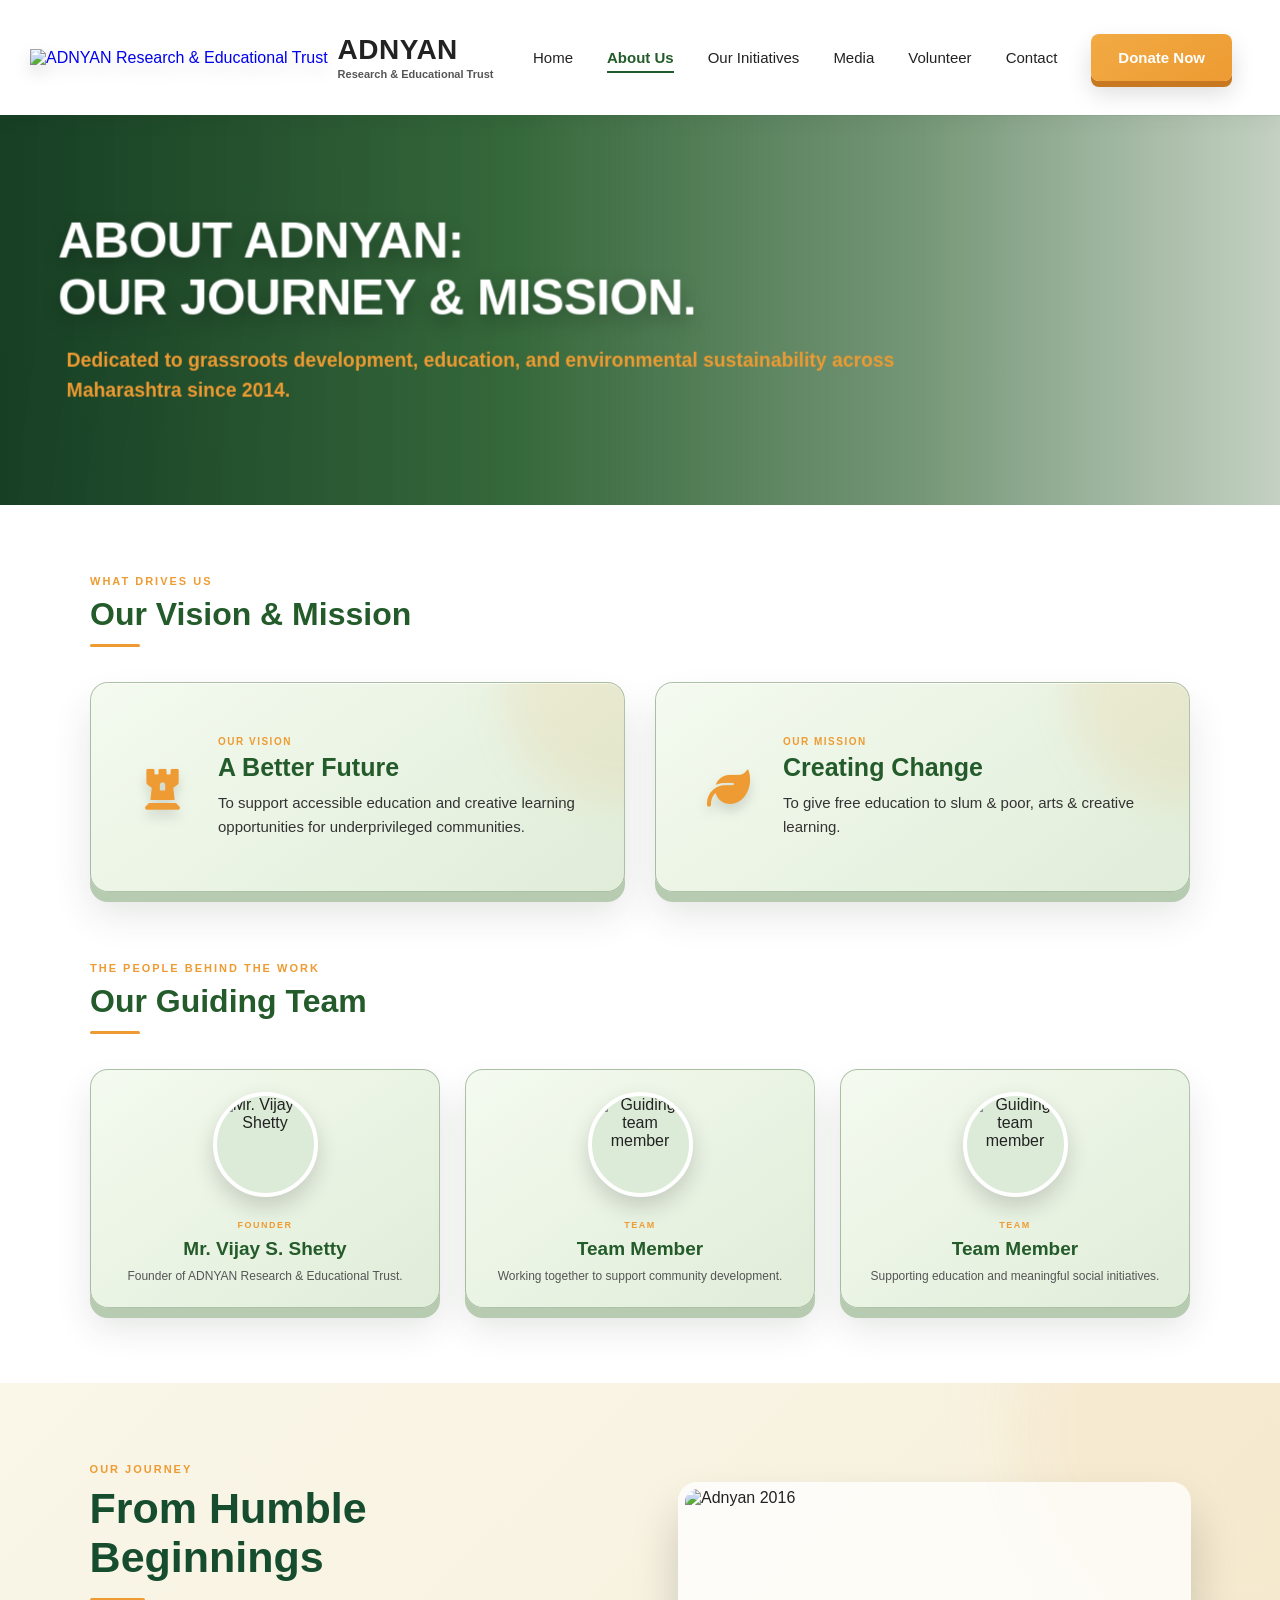
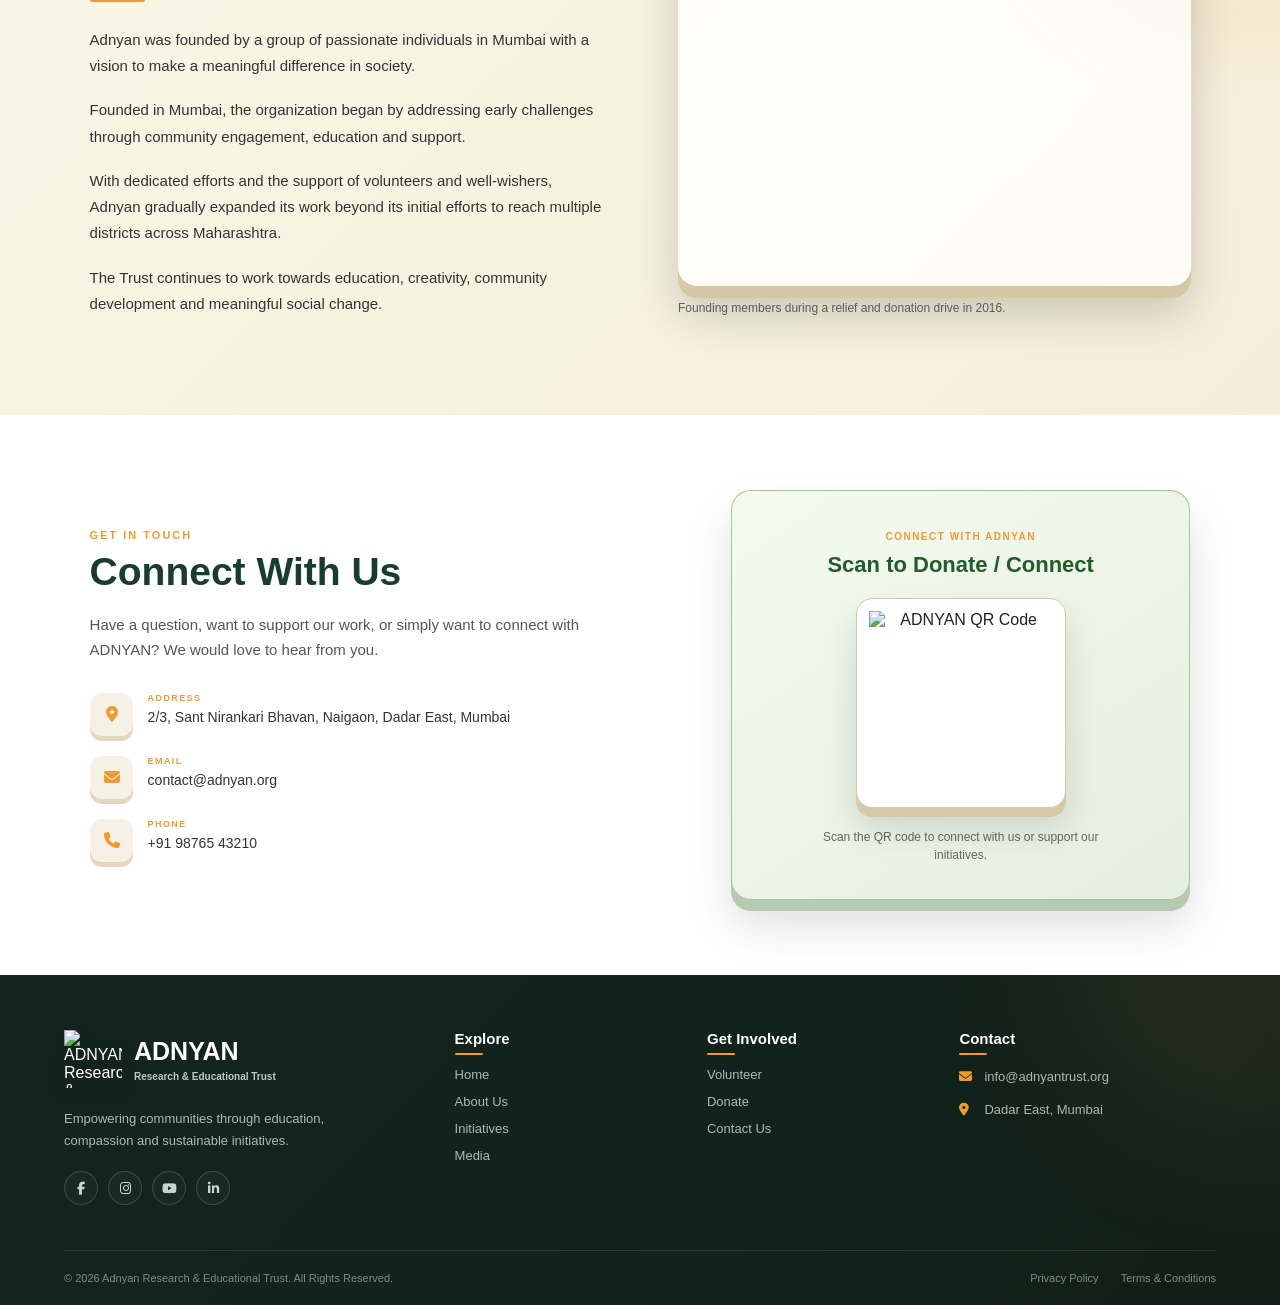
==== aboutus.html @ dd185b2e "Add files via upload" ====
<!DOCTYPE html>
<html lang="en">

<head>

    <meta charset="UTF-8">
    <meta name="viewport" content="width=device-width, initial-scale=1.0">

    <title>About Us | ADNYAN Research & Educational Trust</title>

    <!-- Font Awesome -->
    <link rel="stylesheet"
          href="https://cdnjs.cloudflare.com/ajax/libs/font-awesome/6.7.2/css/all.min.css">

    <!-- About Us CSS -->
    <link rel="stylesheet" href="aboutus.css">

</head>


<body>


    <!-- =====================================================
         HEADER
    ====================================================== -->
<header class="header">

    <div class="brand">

        <a href="index.html" class="brand-logo">

            <img
                src="images/logo.png"
                alt="ADNYAN Research & Educational Trust"
            >

        </a>

        <div class="brand-name">

            <div class="title">
                ADNYAN
            </div>

            <div class="subtitle">
                Research & Educational Trust
            </div>

        </div>

    </div>


    <!-- MOBILE MENU -->

    <button
        class="menu-toggle"
        id="menuToggle"
        aria-label="Open navigation"
    >

        <i class="fa-solid fa-bars"></i>

    </button>


    <!-- NAVIGATION -->

    <nav
        class="navbar"
        id="navbar"
    >

        <a href="index.html">
            Home
        </a>

        <a href="aboutus.html" class="active">
            About Us
        </a>

        <a href="ourinitiative.html">
            Our Initiatives
        </a>

        <a href="media.html">
            Media
        </a>

        <a href="volunteer.html">
            Volunteer
        </a>

        <a href="contact.html">
            Contact
        </a>

        <a href="#" class="donate">
            Donate Now
        </a>

    </nav>

</header>


    <!-- =====================================================
         ABOUT BANNER
    ====================================================== -->

    <section class="about-banner">

        <img src="images/banner1.jpeg"
             alt="ADNYAN activities">

        <div class="about-banner-overlay"></div>

        <div class="about-banner-content">

            <h1>
                ABOUT ADNYAN:
                <br>
                OUR JOURNEY &amp; MISSION.
            </h1>

            <p>
                Dedicated to grassroots development, education,
                and environmental sustainability across Maharashtra
                since 2014.
            </p>

        </div>

    </section>



    <!-- =====================================================
         VISION & MISSION
    ====================================================== -->

    <section class="vision-mission">

        <div class="section-heading">

            <span>
                WHAT DRIVES US
            </span>

            <h2>
                Our Vision &amp; Mission
            </h2>

        </div>


        <div class="vision-mission-cards">


            <!-- Vision -->

            <div class="vm-card tilt-card">

                <div class="card-glow"></div>

                <div class="vm-icon">

                    <i class="fa-solid fa-chess-rook"></i>

                </div>


                <div class="vm-content">

                    <span class="card-label">
                        OUR VISION
                    </span>

                    <h3>
                        A Better Future
                    </h3>

                    <p>
                        To support accessible education and creative
                        learning opportunities for underprivileged
                        communities.
                    </p>

                </div>

            </div>



            <!-- Mission -->

            <div class="vm-card tilt-card">

                <div class="card-glow"></div>

                <div class="vm-icon">

                    <i class="fa-solid fa-leaf"></i>

                </div>


                <div class="vm-content">

                    <span class="card-label">
                        OUR MISSION
                    </span>

                    <h3>
                        Creating Change
                    </h3>

                    <p>
                        To give free education to slum &amp; poor,
                        arts &amp; creative learning.
                    </p>

                </div>

            </div>

        </div>

    </section>



    <!-- =====================================================
         GUIDING TEAM
    ====================================================== -->

    <section class="guiding-team">

        <div class="section-heading">

            <span>
                THE PEOPLE BEHIND THE WORK
            </span>

            <h2>
                Our Guiding Team
            </h2>

        </div>


        <div class="team-cards">


            <!-- Team Member 1 -->

            <div class="team-card tilt-card">

                <div class="team-photo">

                    <img src="images/vijayshetty.jpeg"
                         alt="Mr. Vijay S. Shetty">

                </div>


                <div class="team-content">

                    <span>
                        FOUNDER
                    </span>

                    <h3>
                        Mr. Vijay S. Shetty
                    </h3>

                    <p>
                        Founder of ADNYAN Research &amp;
                        Educational Trust.
                    </p>

                </div>

            </div>



            <!-- Team Member 2 -->

            <div class="team-card tilt-card">

                <div class="team-photo">

                    <img src="images/team-member-2.jpg"
                         alt="Guiding team member">

                </div>


                <div class="team-content">

                    <span>
                        TEAM
                    </span>

                    <h3>
                        Team Member
                    </h3>

                    <p>
                        Working together to support
                        community development.
                    </p>

                </div>

            </div>



            <!-- Team Member 3 -->

            <div class="team-card tilt-card">

                <div class="team-photo">

                    <img src="images/team-member-3.jpg"
                         alt="Guiding team member">

                </div>


                <div class="team-content">

                    <span>
                        TEAM
                    </span>

                    <h3>
                        Team Member
                    </h3>

                    <p>
                        Supporting education and
                        meaningful social initiatives.
                    </p>

                </div>

            </div>

        </div>

    </section>



    <!-- =====================================================
         HUMBLE BEGINNINGS
    ====================================================== -->

    <section class="humble-beginnings">

        <div class="humble-container">


            <!-- Text -->

            <div class="humble-content">

                <span class="section-label">
                    OUR JOURNEY
                </span>

                <h2>
                    From Humble
                    <br>
                    Beginnings
                </h2>


                <div class="heading-line"></div>


                <p>
                    Adnyan was founded by a group of passionate
                    individuals in Mumbai with a vision to make a
                    meaningful difference in society.
                </p>

                <p>
                    Founded in Mumbai, the organization began by
                    addressing early challenges through community
                    engagement, education and support.
                </p>

                <p>
                    With dedicated efforts and the support of
                    volunteers and well-wishers, Adnyan gradually
                    expanded its work beyond its initial efforts
                    to reach multiple districts across Maharashtra.
                </p>

                <p>
                    The Trust continues to work towards education,
                    creativity, community development and meaningful
                    social change.
                </p>

            </div>



            <!-- Image -->

            <div class="humble-image">

                <div class="image-frame">

                    <img src="images/adnyan2016.png"
                         alt="Adnyan 2016">

                </div>

                <p class="image-caption">
                    Founding members during a relief and
                    donation drive in 2016.
                </p>

            </div>

        </div>

    </section>



    <!-- =====================================================
         CONNECT SECTION
    ====================================================== -->

    <section class="connect-section">

        <div class="connect-container">


            <!-- Contact Information -->

            <div class="connect-info">

                <span class="section-label">
                    GET IN TOUCH
                </span>

                <h2>
                    Connect With Us
                </h2>


                <p class="connect-intro">
                    Have a question, want to support our work,
                    or simply want to connect with ADNYAN?
                    We would love to hear from you.
                </p>


                <div class="contact-details">


                    <div class="contact-item">

                        <div class="contact-icon">

                            <i class="fa-solid fa-location-dot"></i>

                        </div>

                        <div>

                            <span>
                                ADDRESS
                            </span>

                            <p>
                                2/3, Sant Nirankari Bhavan,
                                Naigaon, Dadar East, Mumbai
                            </p>

                        </div>

                    </div>



                    <div class="contact-item">

                        <div class="contact-icon">

                            <i class="fa-solid fa-envelope"></i>

                        </div>

                        <div>

                            <span>
                                EMAIL
                            </span>

                            <a href="mailto:contact@adnyan.org">
                                contact@adnyan.org
                            </a>

                        </div>

                    </div>



                    <div class="contact-item">

                        <div class="contact-icon">

                            <i class="fa-solid fa-phone"></i>

                        </div>

                        <div>

                            <span>
                                PHONE
                            </span>

                            <a href="tel:+919876543210">
                                +91 98765 43210
                            </a>

                        </div>

                    </div>


                </div>

            </div>



            <!-- QR -->

            <div class="qr-section tilt-card">

                <div class="qr-card-inner">

                    <span>
                        CONNECT WITH ADNYAN
                    </span>

                    <h3>
                        Scan to Donate / Connect
                    </h3>


                    <div class="qr-box">

                        <img src="images/qrcode.jpeg"
                             alt="ADNYAN QR Code">

                    </div>


                    <p>
                        Scan the QR code to connect
                        with us or support our initiatives.
                    </p>

                </div>

            </div>

        </div>

    </section>



    <!-- =====================================================
         FOOTER
    ====================================================== -->

    <footer class="footer">


        <div class="footer-container">


            <!-- Brand -->

            <div class="footer-brand">

                <div class="footer-brand-logo">

                    <img src="images/logo.png"
                         alt="ADNYAN Research & Educational Trust">

                    <div>

                        <h2>
                            ADNYAN
                        </h2>

                        <span>
                            Research &amp; Educational Trust
                        </span>

                    </div>

                </div>


                <p class="footer-description">

                    Empowering communities through education,
                    compassion and sustainable initiatives.

                </p>


                <div class="footer-social">

                    <a href="#" aria-label="Facebook">
                        <i class="fa-brands fa-facebook-f"></i>
                    </a>

                    <a href="#" aria-label="Instagram">
                        <i class="fa-brands fa-instagram"></i>
                    </a>

                    <a href="#" aria-label="YouTube">
                        <i class="fa-brands fa-youtube"></i>
                    </a>

                    <a href="#" aria-label="LinkedIn">
                        <i class="fa-brands fa-linkedin-in"></i>
                    </a>

                </div>

            </div>



            <!-- Explore -->

            <div class="footer-column">

                <h3>
                    Explore
                </h3>

                <a href="index.html">
                    Home
                </a>

                <a href="aboutus.html">
                    About Us
                </a>

                <a href="ourinitiative.html">
                    Initiatives
                </a>

                <a href="media.html">
                    Media
                </a>

            </div>



            <!-- Get Involved -->

            <div class="footer-column">

                <h3>
                    Get Involved
                </h3>

                <a href="volunteer.html">
                    Volunteer
                </a>

                <a href="#">
                    Donate
                </a>

                <a href="contact.html">
                    Contact Us
                </a>

            </div>



            <!-- Contact -->

            <div class="footer-contact">

                <h3>
                    Contact
                </h3>


                <a href="mailto:info@adnyantrust.org">

                    <i class="fa-solid fa-envelope"></i>

                    info@adnyantrust.org

                </a>


                <span>

                    <i class="fa-solid fa-location-dot"></i>

                    Dadar East, Mumbai

                </span>

            </div>


        </div>



        <!-- Footer Bottom -->

        <div class="footer-bottom">

            <p>
                © 2026 Adnyan Research &amp; Educational Trust.
                All Rights Reserved.
            </p>


            <div>

                <a href="#">
                    Privacy Policy
                </a>

                <a href="#">
                    Terms &amp; Conditions
                </a>

            </div>

        </div>


    </footer>



    <!-- =====================================================
         JAVASCRIPT
    ====================================================== -->

    <script src="aboutus.js"></script>

</body>

</html>
---- aboutus.css ----
/* =========================================================
   ROOT
========================================================= */

:root {

    --green: #245B2A;
    --green-dark: #123b20;
    --green-light: #4d7c55;

    --orange: #ED9B32;
    --orange-dark: #cf7b18;

    --cream: #FAF9F6;
    --cream-dark: #f1eee5;

    --gold: #B98A3D;

    --dark: #14251f;
    --text: #222222;
    --muted: #6b716d;

    --white: #ffffff;

    --shadow:
        0 20px 50px rgba(20, 50, 30, 0.12);

    --shadow-heavy:
        0 30px 70px rgba(20, 50, 30, 0.20);

    --transition:
        0.45s cubic-bezier(.2,.8,.2,1);
}


/* =========================================================
   RESET
========================================================= */

* {
    margin: 0;
    padding: 0;
    box-sizing: border-box;
}

html {
    scroll-behavior: smooth;
}

body {

    font-family:
        Arial,
        Helvetica,
        sans-serif;

    background: var(--cream);

    color: var(--text);

    overflow-x: hidden;
}

img {
    max-width: 100%;
}

a {
    text-decoration: none;
}


/* =========================================================
   HEADER
========================================================= */

.header {

    width: 100%;

    height: 115px;

    display: flex;

    align-items: center;

    justify-content: space-between;

    padding: 0 48px 0 30px;

    position: relative;

    z-index: 100;

    background:
        rgba(255,255,255,0.97);

    box-shadow:
        0 5px 20px rgba(0,0,0,0.05),
        0 1px 0 rgba(36,91,42,0.08);

    perspective: 1200px;
}


/* =========================================================
   BRAND
========================================================= */

.brand {

    display: flex;

    align-items: center;

    transform-style: preserve-3d;

    transition:
        transform 0.4s ease;
}

.brand:hover {
    transform:
        translateZ(12px);
}

.brand img {

    width: 72px;

    height: 72px;

    object-fit: contain;

    filter:
        drop-shadow(
            0 8px 8px rgba(0,0,0,0.12)
        );

    transition:
        transform 0.4s ease;
}

.brand:hover img {

    transform:
        translateZ(15px)
        rotateY(8deg)
        scale(1.04);
}

.brand-name {
    margin-left: 10px;
}

.brand-name .title {

    font-size: 28px;

    font-weight: 700;

    line-height: 1;

    color: var(--text);

    letter-spacing: 0.5px;
}

.brand-name .subtitle {

    margin-top: 5px;

    font-size: 11px;

    font-weight: 700;

    color: #555;

    line-height: 1;
}


/* =========================================================
   NAVIGATION
========================================================= */

.navbar {

    display: flex;

    align-items: center;

    gap: 34px;

    perspective: 900px;
}

.navbar a {

    position: relative;

    color: var(--text);

    font-size: 15px;

    transition:
        color 0.3s ease,
        transform 0.3s ease;
}

.navbar a:not(.donate)::after {

    content: "";

    position: absolute;

    left: 0;

    bottom: -7px;

    width: 0;

    height: 2px;

    background: var(--green);

    transition:
        width 0.3s ease;
}

.navbar a:not(.donate):hover {

    color: var(--green);

    transform:
        translateY(-3px)
        rotateX(8deg);
}

.navbar a:not(.donate):hover::after {
    width: 100%;
}

.navbar a.active {

    color: var(--green);

    font-weight: 600;
}

.navbar a.active::after {
    width: 100%;
}


/* Donate button */

.navbar .donate {

    padding: 15px 27px;

    border-radius: 8px;

    background:
        linear-gradient(
            145deg,
            #F2AA43,
            #ED9B32
        );

    color: white;

    font-weight: 700;

    box-shadow:
        0 6px 0 #C87820,
        0 12px 25px rgba(0,0,0,0.14);

    transition:
        transform 0.3s ease,
        box-shadow 0.3s ease;
}

.navbar .donate:hover {

    transform:
        translateY(-5px)
        rotateX(7deg);

    box-shadow:
        0 3px 0 #C87820,
        0 18px 30px rgba(0,0,0,0.2);
}


/* =========================================================
   MOBILE MENU BUTTON
========================================================= */

.menu-toggle {

    display: none;

    align-items: center;
    justify-content: center;

    width: 45px;
    height: 45px;

    border: none;

    border-radius: 10px;

    background:
        rgba(36,91,42,0.08);

    color:
        var(--green);

    font-size: 21px;

    cursor: pointer;

    transition:
        background 0.3s ease,
        transform 0.3s ease;
}

.menu-toggle:hover {

    background:
        rgba(36,91,42,0.14);

    transform:
        translateY(-2px);
}


/* =========================================================
   ABOUT BANNER
========================================================= */

.about-banner {

    position: relative;

    height: 390px;

    width: 100%;

    overflow: hidden;

    display: flex;

    align-items: center;

    perspective: 1400px;
}

.about-banner img {

    position: absolute;

    inset: -20px;

    width: calc(100% + 40px);

    height: calc(100% + 40px);

    object-fit: cover;

    z-index: 1;

    transform:
        scale(1.05);

    transition:
        transform 0.25s ease-out;
}


/* Overlay */

.about-banner-overlay {

    position: absolute;

    inset: 0;

    z-index: 2;

    background:
        linear-gradient(
            90deg,
            rgba(18,59,32,0.98) 0%,
            rgba(36,91,42,0.92) 40%,
            rgba(36,91,42,0.62) 72%,
            rgba(36,91,42,0.25) 100%
        );
}


/* Glow */

.about-banner::before {

    content: "";

    position: absolute;

    width: 550px;

    height: 550px;

    left: -220px;

    top: -250px;

    border-radius: 50%;

    background:
        rgba(237,155,50,0.10);

    filter:
        blur(55px);

    z-index: 2;
}


/* Content */

.about-banner-content {

    position: relative;

    z-index: 3;

    width: 88%;

    max-width: 1250px;

    margin: 0 auto;

    transform-style: preserve-3d;

    transition:
        transform 0.2s ease-out;
}

.about-banner-content h1 {

    color: white;

    font-size: 48px;

    line-height: 1.13;

    font-weight: 700;

    letter-spacing: -0.5px;

    text-shadow:
        0 7px 20px rgba(0,0,0,0.3);

    transform:
        translateZ(45px);
}

.about-banner-content p {

    max-width: 850px;

    margin-top: 20px;

    color: var(--orange);

    font-size: 19px;

    font-weight: 600;

    line-height: 1.55;

    transform:
        translateZ(25px);
}


/* =========================================================
   SECTION HEADING
========================================================= */

.section-heading {

    margin-bottom: 35px;
}

.section-heading span,
.section-label {

    display: block;

    margin-bottom: 9px;

    color: var(--orange);

    font-size: 11px;

    font-weight: 700;

    letter-spacing: 2px;
}

.section-heading h2 {

    color: var(--green);

    font-size: 32px;

    font-weight: 600;
}

.section-heading h2::after {

    content: "";

    display: block;

    width: 50px;

    height: 3px;

    margin-top: 11px;

    border-radius: 5px;

    background: var(--orange);
}


/* =========================================================
   VISION / MISSION
========================================================= */

.vision-mission {

    padding: 70px 7% 60px;

    background: white;

    perspective: 1400px;
}

.vision-mission .section-heading,
.guiding-team .section-heading {

    width: 100%;

    max-width: 1100px;

    margin-left: auto;

    margin-right: auto;
}

.vision-mission-cards {

    max-width: 1100px;

    margin: 0 auto;

    display: grid;

    grid-template-columns:
        1fr 1fr;

    gap: 30px;

    perspective: 1200px;
}


/* =========================================================
   3D CARDS
========================================================= */

.tilt-card {

    transform-style: preserve-3d;

    will-change: transform;
}


/* =========================================================
   VISION MISSION CARD
========================================================= */

.vm-card {

    position: relative;

    min-height: 210px;

    padding: 32px;

    display: flex;

    align-items: center;

    overflow: hidden;

    border-radius: 18px;

    border:
        1px solid rgba(93,126,88,0.45);

    background:
        linear-gradient(
            145deg,
            #F4FAEF,
            #E0EDD9
        );

    box-shadow:
        0 1px 0 rgba(255,255,255,0.9) inset,
        0 10px 0 #B7CBB1,
        0 22px 38px rgba(25,50,28,0.12);

    transition:
        box-shadow 0.35s ease,
        border-color 0.35s ease;
}

.vm-card:hover {

    border-color:
        rgba(36,91,42,0.55);

    box-shadow:
        0 1px 0 rgba(255,255,255,0.95) inset,
        0 13px 0 #A9BEA4,
        0 30px 50px rgba(25,50,28,0.20);
}


/* Card glow */

.card-glow {

    position: absolute;

    width: 230px;

    height: 230px;

    right: -110px;

    top: -110px;

    border-radius: 50%;

    background:
        rgba(237,155,50,0.10);

    filter:
        blur(20px);

    pointer-events: none;
}


/* Icon */

.vm-icon {

    width: 80px;

    min-width: 80px;

    display: flex;

    align-items: center;

    justify-content: center;

    color: var(--orange);

    font-size: 43px;

    transform:
        translateZ(40px);

    filter:
        drop-shadow(
            0 7px 6px rgba(0,0,0,0.13)
        );
}


/* Content */

.vm-content {

    padding-left: 15px;

    transform-style: preserve-3d;

    transform:
        translateZ(30px);
}

.card-label {

    display: block;

    margin-bottom: 6px;

    color: var(--orange);

    font-size: 10px;

    font-weight: 700;

    letter-spacing: 1.5px;
}

.vm-content h3 {

    margin-bottom: 9px;

    color: var(--green);

    font-size: 25px;

    font-weight: 600;
}

.vm-content p {

    color: #333;

    font-size: 15px;

    line-height: 1.6;
}


/* =========================================================
   GUIDING TEAM
========================================================= */

.guiding-team {

    padding: 10px 7% 75px;

    background: white;

    perspective: 1400px;
}

.team-cards {

    max-width: 1100px;

    margin: 0 auto;

    display: grid;

    grid-template-columns:
        repeat(3,1fr);

    gap: 25px;

    perspective: 1200px;
}


/* Team card */

.team-card {

    position: relative;

    min-height: 230px;

    padding: 22px;

    display: flex;

    flex-direction: column;

    align-items: center;

    justify-content: center;

    text-align: center;

    overflow: hidden;

    border-radius: 18px;

    background:
        linear-gradient(
            145deg,
            #F4FAEF,
            #E0EDD9
        );

    border:
        1px solid rgba(93,126,88,0.45);

    box-shadow:
        0 10px 0 #B7CBB1,
        0 20px 35px rgba(25,50,28,0.12);

    transition:
        box-shadow 0.35s ease;
}

.team-card:hover {

    box-shadow:
        0 13px 0 #A9BEA4,
        0 30px 50px rgba(25,50,28,0.20);
}


/* Team image */

.team-photo {

    width: 105px;

    height: 105px;

    overflow: hidden;

    border-radius: 50%;

    border: 4px solid white;

    transform:
        translateZ(40px);

    box-shadow:
        0 10px 22px rgba(0,0,0,0.16);

    background:
        #DCEBD7;
}

.team-photo img {

    width: 100%;

    height: 100%;

    object-fit: cover;

    display: block;

    transition:
        transform 0.5s ease;
}

.team-card:hover .team-photo img {
    transform: scale(1.08);
}


/* Team text */

.team-content {

    margin-top: 17px;

    transform:
        translateZ(28px);
}

.team-content span {

    color: var(--orange);

    font-size: 9px;

    font-weight: 700;

    letter-spacing: 1.5px;
}

.team-content h3 {

    margin-top: 6px;

    color: var(--green);

    font-size: 19px;

    font-weight: 600;
}

.team-content p {

    margin-top: 7px;

    color: #555;

    font-size: 12px;

    line-height: 1.5;
}


/* =========================================================
   HUMBLE BEGINNINGS
========================================================= */

.humble-beginnings {

    position: relative;

    overflow: hidden;

    padding: 80px 7%;

    background:
        linear-gradient(
            135deg,
            #FAF6E8,
            #F5EFD9
        );

    perspective: 1400px;
}

.humble-beginnings::before {

    content: "";

    position: absolute;

    width: 450px;

    height: 450px;

    right: -180px;

    top: -180px;

    border-radius: 50%;

    background:
        rgba(237,155,50,0.08);

    filter:
        blur(35px);
}

.humble-container {

    position: relative;

    z-index: 2;

    max-width: 1200px;

    margin: 0 auto;

    display: grid;

    grid-template-columns:
        1fr 1fr;

    gap: 75px;

    align-items: center;
}


/* Text */

.humble-content {

    transform-style: preserve-3d;
}

.humble-content h2 {

    color: #174D2F;

    font-size: 43px;

    font-weight: 600;

    line-height: 1.15;

    transform:
        translateZ(30px);
}

.heading-line {

    width: 55px;

    height: 4px;

    margin: 15px 0 25px;

    border-radius: 5px;

    background: var(--orange);
}

.humble-content p {

    max-width: 620px;

    margin-bottom: 18px;

    color: #333;

    font-size: 15px;

    line-height: 1.75;
}


/* Image */

.humble-image {

    transform-style: preserve-3d;

    will-change: transform;

    transition:
        transform 0.25s ease;
}

.image-frame {

    padding: 7px;

    border-radius: 19px;

    background:
        rgba(255,255,255,0.75);

    box-shadow:
        0 12px 0 #D4C8A5,
        0 28px 48px rgba(0,0,0,0.18);

    transform:
        translateZ(20px);
}

.image-frame img {

    width: 100%;

    height: 390px;

    display: block;

    object-fit: cover;

    border-radius: 13px;

    transition:
        transform 0.4s ease;
}

.humble-image:hover .image-frame img {
    transform: scale(1.015);
}

.image-caption {

    margin-top: 13px;

    color: #666;

    font-size: 12px;

    line-height: 1.5;
}


/* =========================================================
   CONNECT
========================================================= */

.connect-section {

    padding: 75px 7%;

    background: white;

    perspective: 1400px;
}

.connect-container {

    max-width: 1150px;

    margin: 0 auto;

    display: grid;

    grid-template-columns:
        1.1fr 0.9fr;

    gap: 80px;

    align-items: center;
}

.connect-info h2 {

    color: #183D2D;

    font-size: 39px;

    font-weight: 600;

    transform:
        translateZ(25px);
}

.connect-intro {

    max-width: 570px;

    margin: 18px 0 30px;

    color: #555;

    font-size: 15px;

    line-height: 1.7;
}


/* Contact details */

.contact-details {

    display: flex;

    flex-direction: column;

    gap: 20px;
}

.contact-item {

    display: flex;

    align-items: flex-start;

    gap: 15px;
}

.contact-icon {

    width: 43px;

    height: 43px;

    min-width: 43px;

    display: flex;

    align-items: center;

    justify-content: center;

    border-radius: 12px;

    color: var(--orange);

    background:
        #F5F1E5;

    box-shadow:
        0 5px 0 #E2D8BE;

    transform:
        translateZ(15px);
}

.contact-item span {

    display: block;

    margin-bottom: 4px;

    color: var(--orange);

    font-size: 9px;

    font-weight: 700;

    letter-spacing: 1.4px;
}

.contact-item p,
.contact-item a {

    color: #333;

    font-size: 14px;

    line-height: 1.55;
}

.contact-item a:hover {
    color: var(--green);
}


/* =========================================================
   QR
========================================================= */

.qr-section {

    text-align: center;

    border-radius: 20px;

    padding: 35px;

    background:
        linear-gradient(
            145deg,
            #F4FAEF,
            #E4EFDF
        );

    border:
        1px solid rgba(93,126,88,0.45);

    box-shadow:
        0 11px 0 #B7CBB1,
        0 25px 45px rgba(25,50,28,0.15);
}

.qr-card-inner {

    transform-style: preserve-3d;
}

.qr-card-inner > span {

    color: var(--orange);

    font-size: 10px;

    font-weight: 700;

    letter-spacing: 1.5px;
}

.qr-card-inner h3 {

    margin: 8px 0 20px;

    color: var(--green);

    font-size: 22px;

    font-weight: 600;

    transform:
        translateZ(20px);
}


/* QR box */

.qr-box {

    width: 210px;

    height: 210px;

    margin: 0 auto;

    padding: 12px;

    display: flex;

    align-items: center;

    justify-content: center;

    border-radius: 16px;

    background: white;

    border:
        1px solid #D6C9A9;

    box-shadow:
        0 9px 0 #D6C9A9,
        0 20px 35px rgba(0,0,0,0.13);

    transform-style: preserve-3d;

    transform:
        translateZ(25px);
}

.qr-box img {

    width: 100%;

    height: 100%;

    object-fit: contain;

    transform:
        translateZ(15px);
}

.qr-card-inner p {

    margin: 20px auto 0;

    max-width: 300px;

    color: #666;

    font-size: 12px;

    line-height: 1.5;
}


/* =========================================================
   FOOTER
========================================================= */

.footer {

    width: 100%;

    position: relative;

    overflow: hidden;

    background:
        linear-gradient(
            135deg,
            #14251F,
            #102019
        );

    color: white;

    perspective: 1200px;
}

.footer::before {

    content: "";

    position: absolute;

    width: 450px;

    height: 450px;

    right: -200px;

    top: -250px;

    border-radius: 50%;

    background:
        rgba(237,155,50,0.06);

    filter:
        blur(50px);

    pointer-events: none;
}


/* Footer container */

.footer-container {

    width: 90%;

    max-width: 1250px;

    margin: 0 auto;

    padding: 55px 0 45px;

    display: grid;

    grid-template-columns:
        1.7fr
        1fr
        1fr
        1.3fr;

    gap: 55px;

    position: relative;

    z-index: 2;
}


/* Footer brand */

.footer-brand {

    transform-style: preserve-3d;
}

.footer-brand-logo {

    display: flex;

    align-items: center;

    gap: 12px;

    transform-style: preserve-3d;

    transition:
        transform 0.4s ease;
}

.footer-brand-logo:hover {

    transform:
        translateZ(12px)
        rotateY(-3deg);
}

.footer-brand-logo img {

    width: 58px;

    height: 58px;

    object-fit: contain;

    filter:
        drop-shadow(
            0 8px 10px rgba(0,0,0,0.28)
        );

    transform:
        translateZ(20px);

    transition:
        transform 0.4s ease;
}

.footer-brand-logo:hover img {

    transform:
        translateZ(25px)
        rotateY(10deg)
        scale(1.04);
}

.footer-brand-logo h2 {

    margin: 0;

    color: white;

    font-size: 25px;

    font-weight: 700;
}

.footer-brand-logo span {

    display: block;

    margin-top: 5px;

    color: #BFC9C3;

    font-size: 10px;

    font-weight: 600;
}


/* Description */

.footer-description {

    max-width: 290px;

    margin: 20px 0;

    color: #AEB9B2;

    font-size: 13px;

    line-height: 1.65;
}


/* Social */

.footer-social {

    display: flex;

    align-items: center;

    gap: 10px;
}

.footer-social a {

    width: 34px;

    height: 34px;

    display: flex;

    align-items: center;

    justify-content: center;

    border:
        1px solid rgba(255,255,255,0.16);

    border-radius: 50%;

    color: #CBD3CE;

    font-size: 13px;

    background:
        rgba(255,255,255,0.025);

    transition:
        transform 0.35s ease,
        background 0.35s ease,
        color 0.35s ease;
}

.footer-social a:hover {

    background: var(--orange);

    border-color: var(--orange);

    color: white;

    transform:
        translateY(-5px)
        rotateY(18deg)
        translateZ(10px);

    box-shadow:
        0 10px 20px rgba(0,0,0,0.22);
}


/* Footer columns */

.footer-column,
.footer-contact {

    display: flex;

    flex-direction: column;

    align-items: flex-start;
}

.footer-column h3,
.footer-contact h3 {

    margin: 0 0 20px;

    color: white;

    font-size: 15px;

    font-weight: 600;

    position: relative;
}

.footer-column h3::after,
.footer-contact h3::after {

    content: "";

    position: absolute;

    left: 0;

    bottom: -8px;

    width: 28px;

    height: 2px;

    background: var(--orange);

    border-radius: 5px;
}


/* Footer links */

.footer-column a {

    margin-bottom: 12px;

    color: #AEB9B2;

    font-size: 13px;

    transition:
        color 0.3s ease,
        transform 0.3s ease;
}

.footer-column a:hover {

    color: var(--orange);

    transform:
        translateX(5px)
        translateZ(5px);
}


/* Footer contact */

.footer-contact a,
.footer-contact span {

    display: flex;

    align-items: center;

    gap: 10px;

    margin-bottom: 13px;

    color: #AEB9B2;

    font-size: 13px;

    line-height: 1.5;

    transition:
        color 0.3s ease,
        transform 0.3s ease;
}

.footer-contact a:hover {

    color: var(--orange);

    transform:
        translateX(4px)
        translateZ(5px);
}

.footer-contact i {

    width: 15px;

    color: var(--orange);

    font-size: 13px;
}


/* Footer bottom */

.footer-bottom {

    width: 90%;

    max-width: 1250px;

    min-height: 55px;

    margin: 0 auto;

    border-top:
        1px solid rgba(255,255,255,0.10);

    display: flex;

    align-items: center;

    justify-content: space-between;

    gap: 20px;

    position: relative;

    z-index: 2;
}

.footer-bottom p {

    margin: 0;

    color: #7F8B84;

    font-size: 11px;
}

.footer-bottom div {

    display: flex;

    gap: 22px;
}

.footer-bottom a {

    color: #7F8B84;

    font-size: 11px;

    transition:
        color 0.3s ease;
}

.footer-bottom a:hover {
    color: var(--orange);
}


/* =========================================================
   TABLET
========================================================= */

@media (max-width: 1000px) {

    .header {
        padding: 0 25px;
    }

    .navbar {
        gap: 20px;
    }

    .navbar a {
        font-size: 13px;
    }

    .brand-name .title {
        font-size: 24px;
    }

    .about-banner-content h1 {
        font-size: 40px;
    }

    .team-cards {
        grid-template-columns:
            repeat(2,1fr);
    }

    .footer-container {

        grid-template-columns:
            1.5fr
            1fr
            1fr;

        gap: 40px;
    }

    .footer-contact {
        grid-column: 2 / 4;
    }
}


/* =========================================================
   TABLET / MOBILE HEADER
========================================================= */

@media (max-width: 900px) {

    .header {

        min-height: 82px;

        height: auto;

        padding: 10px 20px;

        flex-direction: row;

        align-items: center;

        justify-content: space-between;

        gap: 0;
    }

    .brand {

        display: flex;

        align-items: center;
    }

    .brand img {

        width: 60px;

        height: 60px;
    }

    .brand-name .title {
        font-size: 21px;
    }

    .brand-name .subtitle {
        font-size: 9px;
    }


    /* Hamburger */

    .menu-toggle {

        display: flex;

        align-items: center;

        justify-content: center;

        width: 45px;

        height: 45px;

        border: none;

        border-radius: 10px;

        background:
            rgba(36,91,42,0.08);

        color:
            var(--green);

        font-size: 21px;

        cursor: pointer;
    }


    /* Mobile navigation */

    .navbar {

        display: none;

        position: absolute;

        top: 100%;

        left: 0;

        width: 100%;

        padding: 18px 20px 22px;

        flex-direction: column;

        align-items: stretch;

        gap: 4px;

        background:
            rgba(255,255,255,0.98);

        border-top:
            1px solid rgba(36,91,42,0.08);

        box-shadow:
            0 15px 30px rgba(0,0,0,0.08);

        backdrop-filter:
            blur(12px);
    }

    .navbar.open {
        display: flex;
    }

    .navbar a {

        width: 100%;

        padding: 12px 10px;

        font-size: 14px;

        text-align: center;

        border-radius: 8px;
    }

    .navbar a::after {
        display: none;
    }

    .navbar a:hover,
    .navbar a.active {

        background:
            rgba(36,91,42,0.07);
    }

    .navbar .donate {

        margin-top: 6px;

        text-align: center;
    }


    /* About responsive */

    .about-banner {
        height: 300px;
    }

    .about-banner-content {
        text-align: center;
    }

    .about-banner-content h1 {
        font-size: 34px;
    }

    .about-banner-content p {
        font-size: 16px;
    }

    .vision-mission-cards {
        grid-template-columns: 1fr;
    }

    .humble-container {

        grid-template-columns: 1fr;

        gap: 45px;
    }

    .connect-container {

        grid-template-columns: 1fr;

        gap: 50px;
    }
}


/* =========================================================
   MOBILE
========================================================= */

@media (max-width: 600px) {

    .header {
        padding: 13px 15px;
    }

    .brand img {

        width: 55px;

        height: 55px;
    }

    .brand-name {
        margin-left: 8px;
    }

    .brand-name .title {
        font-size: 20px;
    }

    .brand-name .subtitle {
        font-size: 8px;
    }

    .menu-toggle {

        width: 42px;

        height: 42px;

        font-size: 19px;
    }


    /* Banner */

    .about-banner {
        height: 270px;
    }

    .about-banner-content {
        width: 90%;
    }

    .about-banner-content h1 {
        font-size: 27px;
    }

    .about-banner-content p {
        font-size: 14px;
    }


    /* Sections */

    .vision-mission,
    .guiding-team {

        padding-left: 6%;

        padding-right: 6%;
    }

    .section-heading h2 {
        font-size: 27px;
    }


    /* VM */

    .vm-card {

        padding: 22px;

        flex-direction: column;

        text-align: center;

        gap: 10px;
    }

    .vm-content {
        padding-left: 0;
    }


    /* Team */

    .team-cards {
        grid-template-columns: 1fr;
    }

    .team-card {

        max-width: 400px;

        margin: 0 auto;

        width: 100%;
    }


    /* Humble */

    .humble-beginnings {
        padding: 55px 6%;
    }

    .humble-content h2 {
        font-size: 33px;
    }

    .humble-content p {
        font-size: 14px;
    }

    .image-frame img {
        height: 280px;
    }


    /* Connect */

    .connect-section {
        padding: 55px 6%;
    }

    .connect-info h2 {
        font-size: 32px;
    }

    .qr-section {
        padding: 25px 18px;
    }

    .qr-box {
        width: 190px;
        height: 190px;
    }


    /* Footer */

    .footer-container {

        width: 88%;

        padding: 45px 0 35px;

        grid-template-columns: 1fr;

        gap: 30px;
    }

    .footer-contact {
        grid-column: auto;
    }

    .footer-brand {
        align-items: flex-start;
    }

    .footer-description {
        margin: 16px 0;
    }

    .footer-bottom {

        width: 88%;

        padding: 18px 0;

        flex-direction: column;

        text-align: center;

        gap: 12px;
    }

    .footer-bottom div {
        gap: 15px;
    }
}


/* =========================================================
   SMALL MOBILE
========================================================= */

@media (max-width: 480px) {

    .header {
        padding: 12px 15px;
    }

    .brand img {
        width: 50px;
        height: 50px;
    }

    .brand-name {
        margin-left: 8px;
    }

    .brand-name .title {
        font-size: 19px;
        letter-spacing: 0.3px;
    }

    .brand-name .subtitle {
        font-size: 8px;
        margin-top: 4px;
    }

    .menu-toggle {

        width: 40px;

        height: 40px;

        font-size: 18px;
    }


    /* About banner */

    .about-banner {
        height: 260px;
    }

    .about-banner-content {
        width: 92%;
    }

    .about-banner-content h1 {
        font-size: 25px;
    }

    .about-banner-content p {
        font-size: 13px;
    }


    /* Sections */

    .section-heading h2 {
        font-size: 24px;
    }

    .vm-card {
        padding: 20px;
    }

    .vm-content h3 {
        font-size: 22px;
    }

    .vm-content p {
        font-size: 14px;
    }


    /* Team */

    .team-card {
        min-height: 220px;
    }


    /* Humble */

    .humble-content h2 {
        font-size: 30px;
    }

    .image-frame img {
        height: 250px;
    }


    /* Connect */

    .connect-info h2 {
        font-size: 29px;
    }

    .qr-box {
        width: 180px;
        height: 180px;
    }
}


/* =========================================================
   EXTRA SMALL DEVICES
========================================================= */

@media (max-width: 359px) {

    .brand-name .title {
        font-size: 17px;
    }

    .brand-name .subtitle {
        font-size: 7px;
    }

    .menu-toggle {
        width: 38px;
        height: 38px;
        font-size: 17px;
    }

    .about-banner {
        height: 250px;
    }

    .about-banner-content h1 {
        font-size: 23px;
    }

    .about-banner-content p {
        font-size: 12px;
    }

    .humble-content h2 {
        font-size: 27px;
    }

    .connect-info h2 {
        font-size: 27px;
    }
}


/* =========================================================
   PREVENT HORIZONTAL OVERFLOW
========================================================= */

html,
body {
    width: 100%;
    max-width: 100%;
    overflow-x: hidden;
}

img,
video,
iframe {
    max-width: 100%;
}


/* =========================================================
   RESPONSIVE TEXT
========================================================= */

h1,
h2,
h3,
p,
a {
    overflow-wrap: break-word;
}


/* =========================================================
   TOUCH-FRIENDLY BUTTONS
========================================================= */

@media (max-width: 768px) {

    .navbar a,
    .sponsor-btn,
    .learn-btn,
    .volunteer-btn,
    .donate-change-btn {

        min-height: 40px;

        display: inline-flex;

        align-items: center;

        justify-content: center;
    }
}


/* =========================================================
   REDUCED MOTION
========================================================= */

@media (prefers-reduced-motion: reduce) {

    *,
    *::before,
    *::after {

        animation-duration: 0.01ms !important;

        animation-iteration-count: 1 !important;

        transition-duration: 0.01ms !important;

        scroll-behavior: auto !important;
    }
}
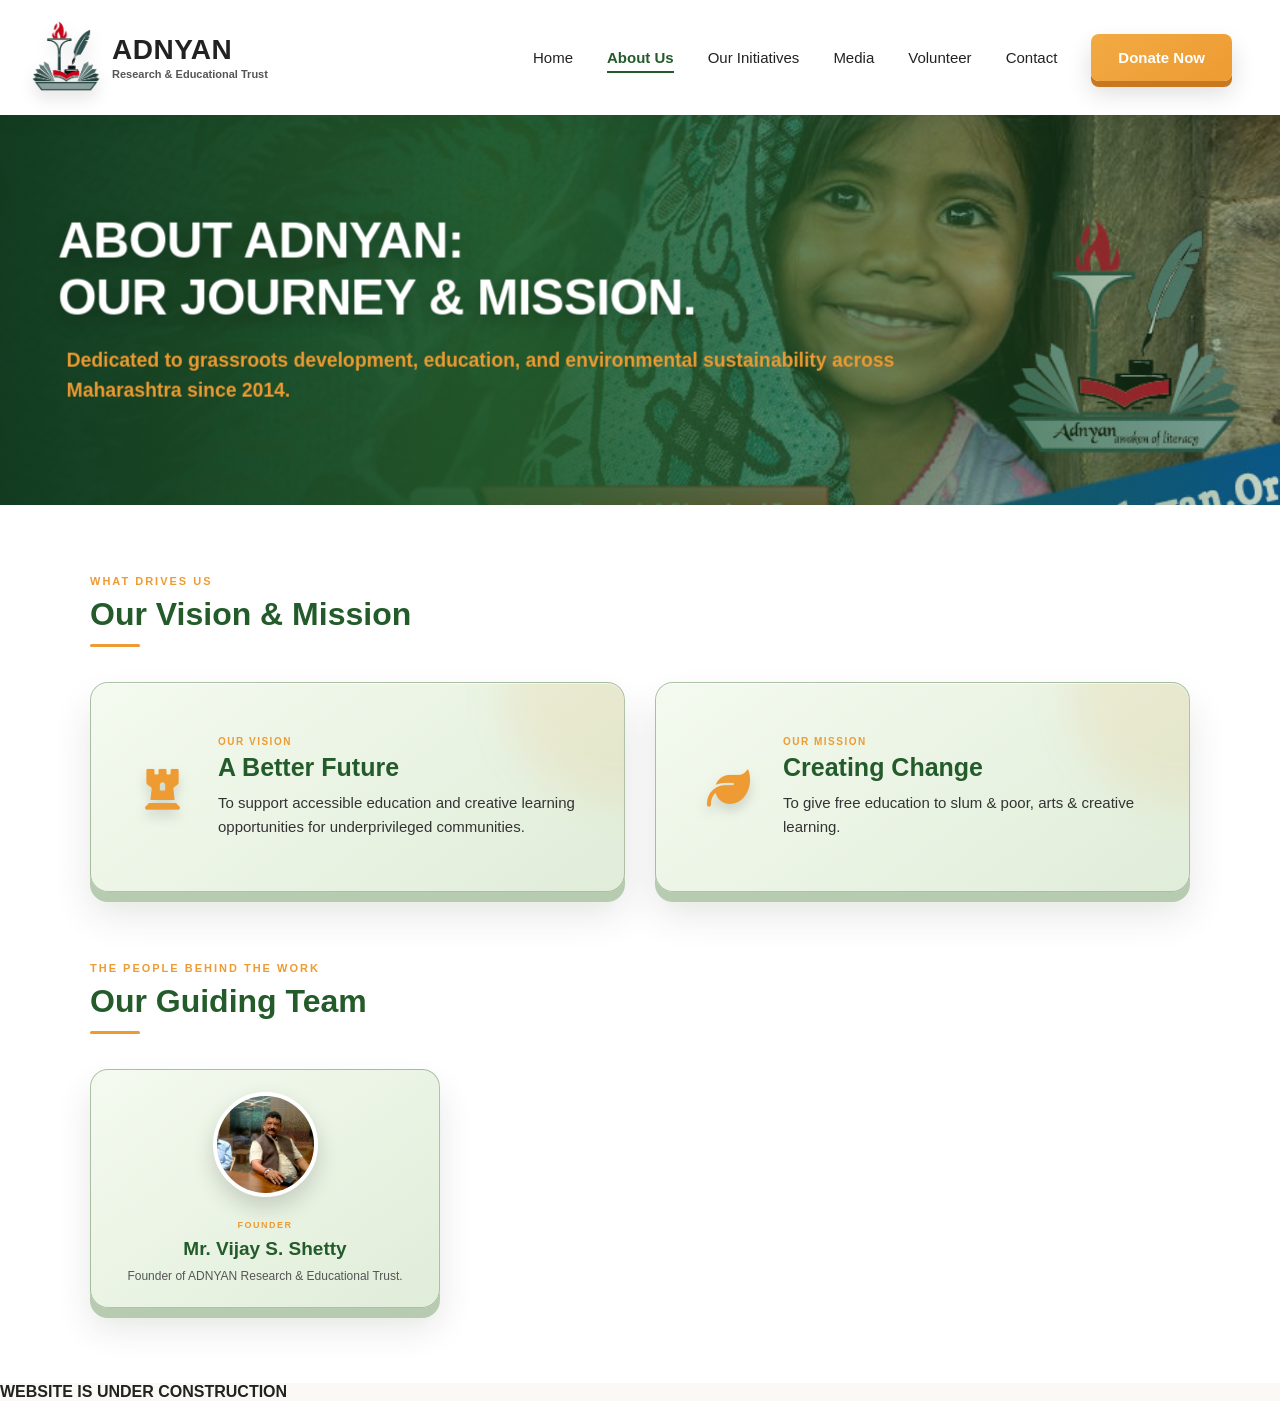
==== commit 8e7473c2: "Update aboutus.html" ====
--- a/aboutus.html
+++ b/aboutus.html
@@ -31,7 +31,7 @@
         <a href="index.html" class="brand-logo">
 
             <img
-                src="images/logo.png"
+                src="logo.png"
                 alt="ADNYAN Research & Educational Trust"
             >
 
@@ -111,7 +111,7 @@
 
     <section class="about-banner">
 
-        <img src="images/banner1.jpeg"
+        <img src="banner1.jpeg"
              alt="ADNYAN activities">
 
         <div class="about-banner-overlay"></div>
@@ -259,7 +259,7 @@
 
                 <div class="team-photo">
 
-                    <img src="images/vijayshetty.jpeg"
+                    <img src="vijayshetty.jpeg"
                          alt="Mr. Vijay S. Shetty">
 
                 </div>
@@ -284,492 +284,9 @@
 
             </div>
 
-
-
-            <!-- Team Member 2 -->
-
-            <div class="team-card tilt-card">
-
-                <div class="team-photo">
-
-                    <img src="images/team-member-2.jpg"
-                         alt="Guiding team member">
-
-                </div>
-
-
-                <div class="team-content">
-
-                    <span>
-                        TEAM
-                    </span>
-
-                    <h3>
-                        Team Member
-                    </h3>
-
-                    <p>
-                        Working together to support
-                        community development.
-                    </p>
-
-                </div>
-
-            </div>
-
-
-
-            <!-- Team Member 3 -->
-
-            <div class="team-card tilt-card">
-
-                <div class="team-photo">
-
-                    <img src="images/team-member-3.jpg"
-                         alt="Guiding team member">
-
-                </div>
-
-
-                <div class="team-content">
-
-                    <span>
-                        TEAM
-                    </span>
-
-                    <h3>
-                        Team Member
-                    </h3>
-
-                    <p>
-                        Supporting education and
-                        meaningful social initiatives.
-                    </p>
-
-                </div>
-
-            </div>
-
-        </div>
-
+        </div>
     </section>
-
-
-
-    <!-- =====================================================
-         HUMBLE BEGINNINGS
-    ====================================================== -->
-
-    <section class="humble-beginnings">
-
-        <div class="humble-container">
-
-
-            <!-- Text -->
-
-            <div class="humble-content">
-
-                <span class="section-label">
-                    OUR JOURNEY
-                </span>
-
-                <h2>
-                    From Humble
-                    <br>
-                    Beginnings
-                </h2>
-
-
-                <div class="heading-line"></div>
-
-
-                <p>
-                    Adnyan was founded by a group of passionate
-                    individuals in Mumbai with a vision to make a
-                    meaningful difference in society.
-                </p>
-
-                <p>
-                    Founded in Mumbai, the organization began by
-                    addressing early challenges through community
-                    engagement, education and support.
-                </p>
-
-                <p>
-                    With dedicated efforts and the support of
-                    volunteers and well-wishers, Adnyan gradually
-                    expanded its work beyond its initial efforts
-                    to reach multiple districts across Maharashtra.
-                </p>
-
-                <p>
-                    The Trust continues to work towards education,
-                    creativity, community development and meaningful
-                    social change.
-                </p>
-
-            </div>
-
-
-
-            <!-- Image -->
-
-            <div class="humble-image">
-
-                <div class="image-frame">
-
-                    <img src="images/adnyan2016.png"
-                         alt="Adnyan 2016">
-
-                </div>
-
-                <p class="image-caption">
-                    Founding members during a relief and
-                    donation drive in 2016.
-                </p>
-
-            </div>
-
-        </div>
-
-    </section>
-
-
-
-    <!-- =====================================================
-         CONNECT SECTION
-    ====================================================== -->
-
-    <section class="connect-section">
-
-        <div class="connect-container">
-
-
-            <!-- Contact Information -->
-
-            <div class="connect-info">
-
-                <span class="section-label">
-                    GET IN TOUCH
-                </span>
-
-                <h2>
-                    Connect With Us
-                </h2>
-
-
-                <p class="connect-intro">
-                    Have a question, want to support our work,
-                    or simply want to connect with ADNYAN?
-                    We would love to hear from you.
-                </p>
-
-
-                <div class="contact-details">
-
-
-                    <div class="contact-item">
-
-                        <div class="contact-icon">
-
-                            <i class="fa-solid fa-location-dot"></i>
-
-                        </div>
-
-                        <div>
-
-                            <span>
-                                ADDRESS
-                            </span>
-
-                            <p>
-                                2/3, Sant Nirankari Bhavan,
-                                Naigaon, Dadar East, Mumbai
-                            </p>
-
-                        </div>
-
-                    </div>
-
-
-
-                    <div class="contact-item">
-
-                        <div class="contact-icon">
-
-                            <i class="fa-solid fa-envelope"></i>
-
-                        </div>
-
-                        <div>
-
-                            <span>
-                                EMAIL
-                            </span>
-
-                            <a href="mailto:contact@adnyan.org">
-                                contact@adnyan.org
-                            </a>
-
-                        </div>
-
-                    </div>
-
-
-
-                    <div class="contact-item">
-
-                        <div class="contact-icon">
-
-                            <i class="fa-solid fa-phone"></i>
-
-                        </div>
-
-                        <div>
-
-                            <span>
-                                PHONE
-                            </span>
-
-                            <a href="tel:+919876543210">
-                                +91 98765 43210
-                            </a>
-
-                        </div>
-
-                    </div>
-
-
-                </div>
-
-            </div>
-
-
-
-            <!-- QR -->
-
-            <div class="qr-section tilt-card">
-
-                <div class="qr-card-inner">
-
-                    <span>
-                        CONNECT WITH ADNYAN
-                    </span>
-
-                    <h3>
-                        Scan to Donate / Connect
-                    </h3>
-
-
-                    <div class="qr-box">
-
-                        <img src="images/qrcode.jpeg"
-                             alt="ADNYAN QR Code">
-
-                    </div>
-
-
-                    <p>
-                        Scan the QR code to connect
-                        with us or support our initiatives.
-                    </p>
-
-                </div>
-
-            </div>
-
-        </div>
-
-    </section>
-
-
-
-    <!-- =====================================================
-         FOOTER
-    ====================================================== -->
-
-    <footer class="footer">
-
-
-        <div class="footer-container">
-
-
-            <!-- Brand -->
-
-            <div class="footer-brand">
-
-                <div class="footer-brand-logo">
-
-                    <img src="images/logo.png"
-                         alt="ADNYAN Research & Educational Trust">
-
-                    <div>
-
-                        <h2>
-                            ADNYAN
-                        </h2>
-
-                        <span>
-                            Research &amp; Educational Trust
-                        </span>
-
-                    </div>
-
-                </div>
-
-
-                <p class="footer-description">
-
-                    Empowering communities through education,
-                    compassion and sustainable initiatives.
-
-                </p>
-
-
-                <div class="footer-social">
-
-                    <a href="#" aria-label="Facebook">
-                        <i class="fa-brands fa-facebook-f"></i>
-                    </a>
-
-                    <a href="#" aria-label="Instagram">
-                        <i class="fa-brands fa-instagram"></i>
-                    </a>
-
-                    <a href="#" aria-label="YouTube">
-                        <i class="fa-brands fa-youtube"></i>
-                    </a>
-
-                    <a href="#" aria-label="LinkedIn">
-                        <i class="fa-brands fa-linkedin-in"></i>
-                    </a>
-
-                </div>
-
-            </div>
-
-
-
-            <!-- Explore -->
-
-            <div class="footer-column">
-
-                <h3>
-                    Explore
-                </h3>
-
-                <a href="index.html">
-                    Home
-                </a>
-
-                <a href="aboutus.html">
-                    About Us
-                </a>
-
-                <a href="ourinitiative.html">
-                    Initiatives
-                </a>
-
-                <a href="media.html">
-                    Media
-                </a>
-
-            </div>
-
-
-
-            <!-- Get Involved -->
-
-            <div class="footer-column">
-
-                <h3>
-                    Get Involved
-                </h3>
-
-                <a href="volunteer.html">
-                    Volunteer
-                </a>
-
-                <a href="#">
-                    Donate
-                </a>
-
-                <a href="contact.html">
-                    Contact Us
-                </a>
-
-            </div>
-
-
-
-            <!-- Contact -->
-
-            <div class="footer-contact">
-
-                <h3>
-                    Contact
-                </h3>
-
-
-                <a href="mailto:info@adnyantrust.org">
-
-                    <i class="fa-solid fa-envelope"></i>
-
-                    info@adnyantrust.org
-
-                </a>
-
-
-                <span>
-
-                    <i class="fa-solid fa-location-dot"></i>
-
-                    Dadar East, Mumbai
-
-                </span>
-
-            </div>
-
-
-        </div>
-
-
-
-        <!-- Footer Bottom -->
-
-        <div class="footer-bottom">
-
-            <p>
-                © 2026 Adnyan Research &amp; Educational Trust.
-                All Rights Reserved.
-            </p>
-
-
-            <div>
-
-                <a href="#">
-                    Privacy Policy
-                </a>
-
-                <a href="#">
-                    Terms &amp; Conditions
-                </a>
-
-            </div>
-
-        </div>
-
-
-    </footer>
-
-
-
-    <!-- =====================================================
-         JAVASCRIPT
-    ====================================================== -->
-
-    <script src="aboutus.js"></script>
-
+                          <B> WEBSITE IS UNDER CONSTRUCTION </B>
 </body>
 
-</html>+</html>
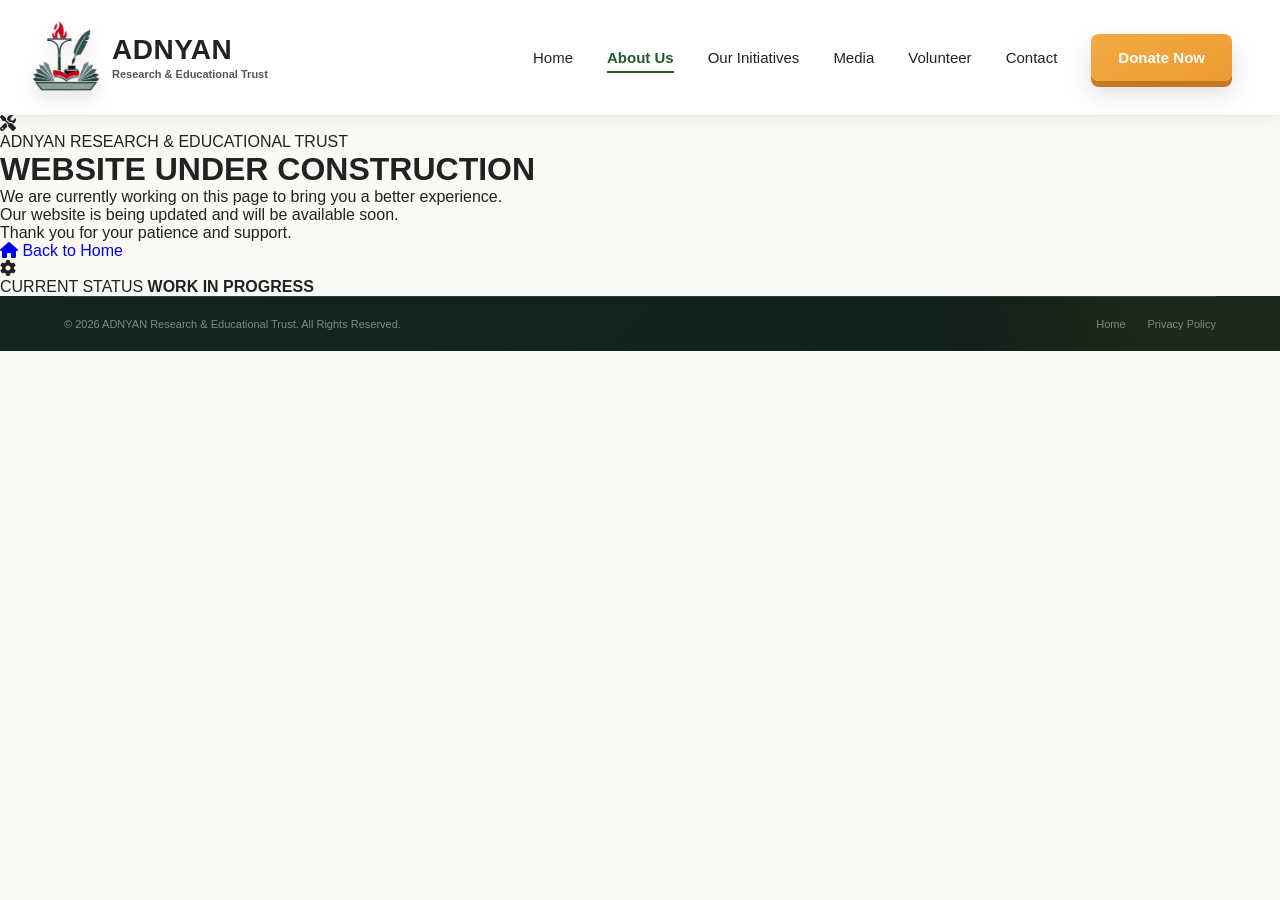
==== commit ca949a6c: "Revise About Us page with construction details Updated the About Us page to include a construction n" ====
--- a/aboutus.html
+++ b/aboutus.html
@@ -12,7 +12,7 @@
     <link rel="stylesheet"
           href="https://cdnjs.cloudflare.com/ajax/libs/font-awesome/6.7.2/css/all.min.css">
 
-    <!-- About Us CSS -->
+    <!-- CSS -->
     <link rel="stylesheet" href="aboutus.css">
 
 </head>
@@ -24,269 +24,266 @@
     <!-- =====================================================
          HEADER
     ====================================================== -->
-<header class="header">
-
-    <div class="brand">
-
-        <a href="index.html" class="brand-logo">
-
-            <img
-                src="logo.png"
-                alt="ADNYAN Research & Educational Trust"
-            >
-
-        </a>
-
-        <div class="brand-name">
-
-            <div class="title">
-                ADNYAN
-            </div>
-
-            <div class="subtitle">
-                Research & Educational Trust
+
+    <header class="header">
+
+        <div class="brand">
+
+            <a href="index.html" class="brand-logo">
+
+                <img
+                    src="logo.png"
+                    alt="ADNYAN Research & Educational Trust"
+                >
+
+            </a>
+
+            <div class="brand-name">
+
+                <div class="title">
+                    ADNYAN
+                </div>
+
+                <div class="subtitle">
+                    Research & Educational Trust
+                </div>
+
             </div>
 
         </div>
 
-    </div>
-
-
-    <!-- MOBILE MENU -->
-
-    <button
-        class="menu-toggle"
-        id="menuToggle"
-        aria-label="Open navigation"
-    >
-
-        <i class="fa-solid fa-bars"></i>
-
-    </button>
-
-
-    <!-- NAVIGATION -->
-
-    <nav
-        class="navbar"
-        id="navbar"
-    >
-
-        <a href="index.html">
-            Home
-        </a>
-
-        <a href="aboutus.html" class="active">
-            About Us
-        </a>
-
-        <a href="ourinitiative.html">
-            Our Initiatives
-        </a>
-
-        <a href="media.html">
-            Media
-        </a>
-
-        <a href="volunteer.html">
-            Volunteer
-        </a>
-
-        <a href="contact.html">
-            Contact
-        </a>
-
-        <a href="#" class="donate">
-            Donate Now
-        </a>
-
-    </nav>
-
-</header>
-
-
-    <!-- =====================================================
-         ABOUT BANNER
-    ====================================================== -->
-
-    <section class="about-banner">
-
-        <img src="banner1.jpeg"
-             alt="ADNYAN activities">
-
-        <div class="about-banner-overlay"></div>
-
-        <div class="about-banner-content">
+
+        <!-- MOBILE MENU -->
+
+        <button
+            class="menu-toggle"
+            id="menuToggle"
+            aria-label="Open navigation"
+        >
+
+            <i class="fa-solid fa-bars"></i>
+
+        </button>
+
+
+        <!-- NAVIGATION -->
+
+        <nav class="navbar" id="navbar">
+
+            <a href="index.html">
+                Home
+            </a>
+
+            <a href="aboutus.html" class="active">
+                About Us
+            </a>
+
+            <a href="ourinitiative.html">
+                Our Initiatives
+            </a>
+
+            <a href="media.html">
+                Media
+            </a>
+
+            <a href="volunteer.html">
+                Volunteer
+            </a>
+
+            <a href="contact.html">
+                Contact
+            </a>
+
+            <a href="#" class="donate">
+                Donate Now
+            </a>
+
+        </nav>
+
+    </header>
+
+
+
+    <!-- =====================================================
+         WEBSITE UNDER CONSTRUCTION
+    ====================================================== -->
+
+    <main class="construction-page">
+
+        <!-- Decorative background elements -->
+
+        <div class="construction-circle circle-one"></div>
+
+        <div class="construction-circle circle-two"></div>
+
+
+        <div class="construction-card">
+
+
+            <!-- Construction Icon -->
+
+            <div class="construction-icon">
+
+                <i class="fa-solid fa-screwdriver-wrench"></i>
+
+            </div>
+
+
+            <!-- Small Label -->
+
+            <span class="construction-label">
+
+                ADNYAN RESEARCH &amp; EDUCATIONAL TRUST
+
+            </span>
+
+
+            <!-- Main Heading -->
 
             <h1>
-                ABOUT ADNYAN:
+
+                WEBSITE
+
+                <span>
+                    UNDER CONSTRUCTION
+                </span>
+
+            </h1>
+
+
+            <!-- Orange Line -->
+
+            <div class="construction-line"></div>
+
+
+            <!-- Description -->
+
+            <p>
+
+                We are currently working on this page to bring
+                you a better experience.
+
                 <br>
-                OUR JOURNEY &amp; MISSION.
-            </h1>
+
+                Our website is being updated and will be
+                available soon.
+
+            </p>
+
+
+            <p class="thank-you">
+
+                Thank you for your patience and support.
+
+            </p>
+
+
+            <!-- Home Button -->
+
+            <a href="index.html" class="home-button">
+
+                <i class="fa-solid fa-house"></i>
+
+                Back to Home
+
+            </a>
+
+
+            <!-- Status -->
+
+            <div class="construction-status">
+
+                <div class="status-icon">
+
+                    <i class="fa-solid fa-gear"></i>
+
+                </div>
+
+                <div>
+
+                    <span>
+                        CURRENT STATUS
+                    </span>
+
+                    <strong>
+                        WORK IN PROGRESS
+                    </strong>
+
+                </div>
+
+            </div>
+
+
+        </div>
+
+    </main>
+
+
+
+    <!-- =====================================================
+         FOOTER
+    ====================================================== -->
+
+    <footer class="footer">
+
+        <div class="footer-bottom">
 
             <p>
-                Dedicated to grassroots development, education,
-                and environmental sustainability across Maharashtra
-                since 2014.
+                © 2026 ADNYAN Research &amp; Educational Trust.
+                All Rights Reserved.
             </p>
 
+            <div>
+
+                <a href="index.html">
+                    Home
+                </a>
+
+                <a href="#">
+                    Privacy Policy
+                </a>
+
+            </div>
+
         </div>
 
-    </section>
-
-
-
-    <!-- =====================================================
-         VISION & MISSION
-    ====================================================== -->
-
-    <section class="vision-mission">
-
-        <div class="section-heading">
-
-            <span>
-                WHAT DRIVES US
-            </span>
-
-            <h2>
-                Our Vision &amp; Mission
-            </h2>
-
-        </div>
-
-
-        <div class="vision-mission-cards">
-
-
-            <!-- Vision -->
-
-            <div class="vm-card tilt-card">
-
-                <div class="card-glow"></div>
-
-                <div class="vm-icon">
-
-                    <i class="fa-solid fa-chess-rook"></i>
-
-                </div>
-
-
-                <div class="vm-content">
-
-                    <span class="card-label">
-                        OUR VISION
-                    </span>
-
-                    <h3>
-                        A Better Future
-                    </h3>
-
-                    <p>
-                        To support accessible education and creative
-                        learning opportunities for underprivileged
-                        communities.
-                    </p>
-
-                </div>
-
-            </div>
-
-
-
-            <!-- Mission -->
-
-            <div class="vm-card tilt-card">
-
-                <div class="card-glow"></div>
-
-                <div class="vm-icon">
-
-                    <i class="fa-solid fa-leaf"></i>
-
-                </div>
-
-
-                <div class="vm-content">
-
-                    <span class="card-label">
-                        OUR MISSION
-                    </span>
-
-                    <h3>
-                        Creating Change
-                    </h3>
-
-                    <p>
-                        To give free education to slum &amp; poor,
-                        arts &amp; creative learning.
-                    </p>
-
-                </div>
-
-            </div>
-
-        </div>
-
-    </section>
-
-
-
-    <!-- =====================================================
-         GUIDING TEAM
-    ====================================================== -->
-
-    <section class="guiding-team">
-
-        <div class="section-heading">
-
-            <span>
-                THE PEOPLE BEHIND THE WORK
-            </span>
-
-            <h2>
-                Our Guiding Team
-            </h2>
-
-        </div>
-
-
-        <div class="team-cards">
-
-
-            <!-- Team Member 1 -->
-
-            <div class="team-card tilt-card">
-
-                <div class="team-photo">
-
-                    <img src="vijayshetty.jpeg"
-                         alt="Mr. Vijay S. Shetty">
-
-                </div>
-
-
-                <div class="team-content">
-
-                    <span>
-                        FOUNDER
-                    </span>
-
-                    <h3>
-                        Mr. Vijay S. Shetty
-                    </h3>
-
-                    <p>
-                        Founder of ADNYAN Research &amp;
-                        Educational Trust.
-                    </p>
-
-                </div>
-
-            </div>
-
-        </div>
-    </section>
-                          <B> WEBSITE IS UNDER CONSTRUCTION </B>
+    </footer>
+
+
+
+    <!-- =====================================================
+         MOBILE MENU
+    ====================================================== -->
+
+    <script>
+
+        const menuToggle =
+            document.getElementById("menuToggle");
+
+        const navbar =
+            document.getElementById("navbar");
+
+
+        menuToggle.addEventListener("click", function () {
+
+            navbar.classList.toggle("open");
+
+        });
+
+
+        document.querySelectorAll(".navbar a").forEach(link => {
+
+            link.addEventListener("click", function () {
+
+                navbar.classList.remove("open");
+
+            });
+
+        });
+
+    </script>
+
+
 </body>
 
 </html>
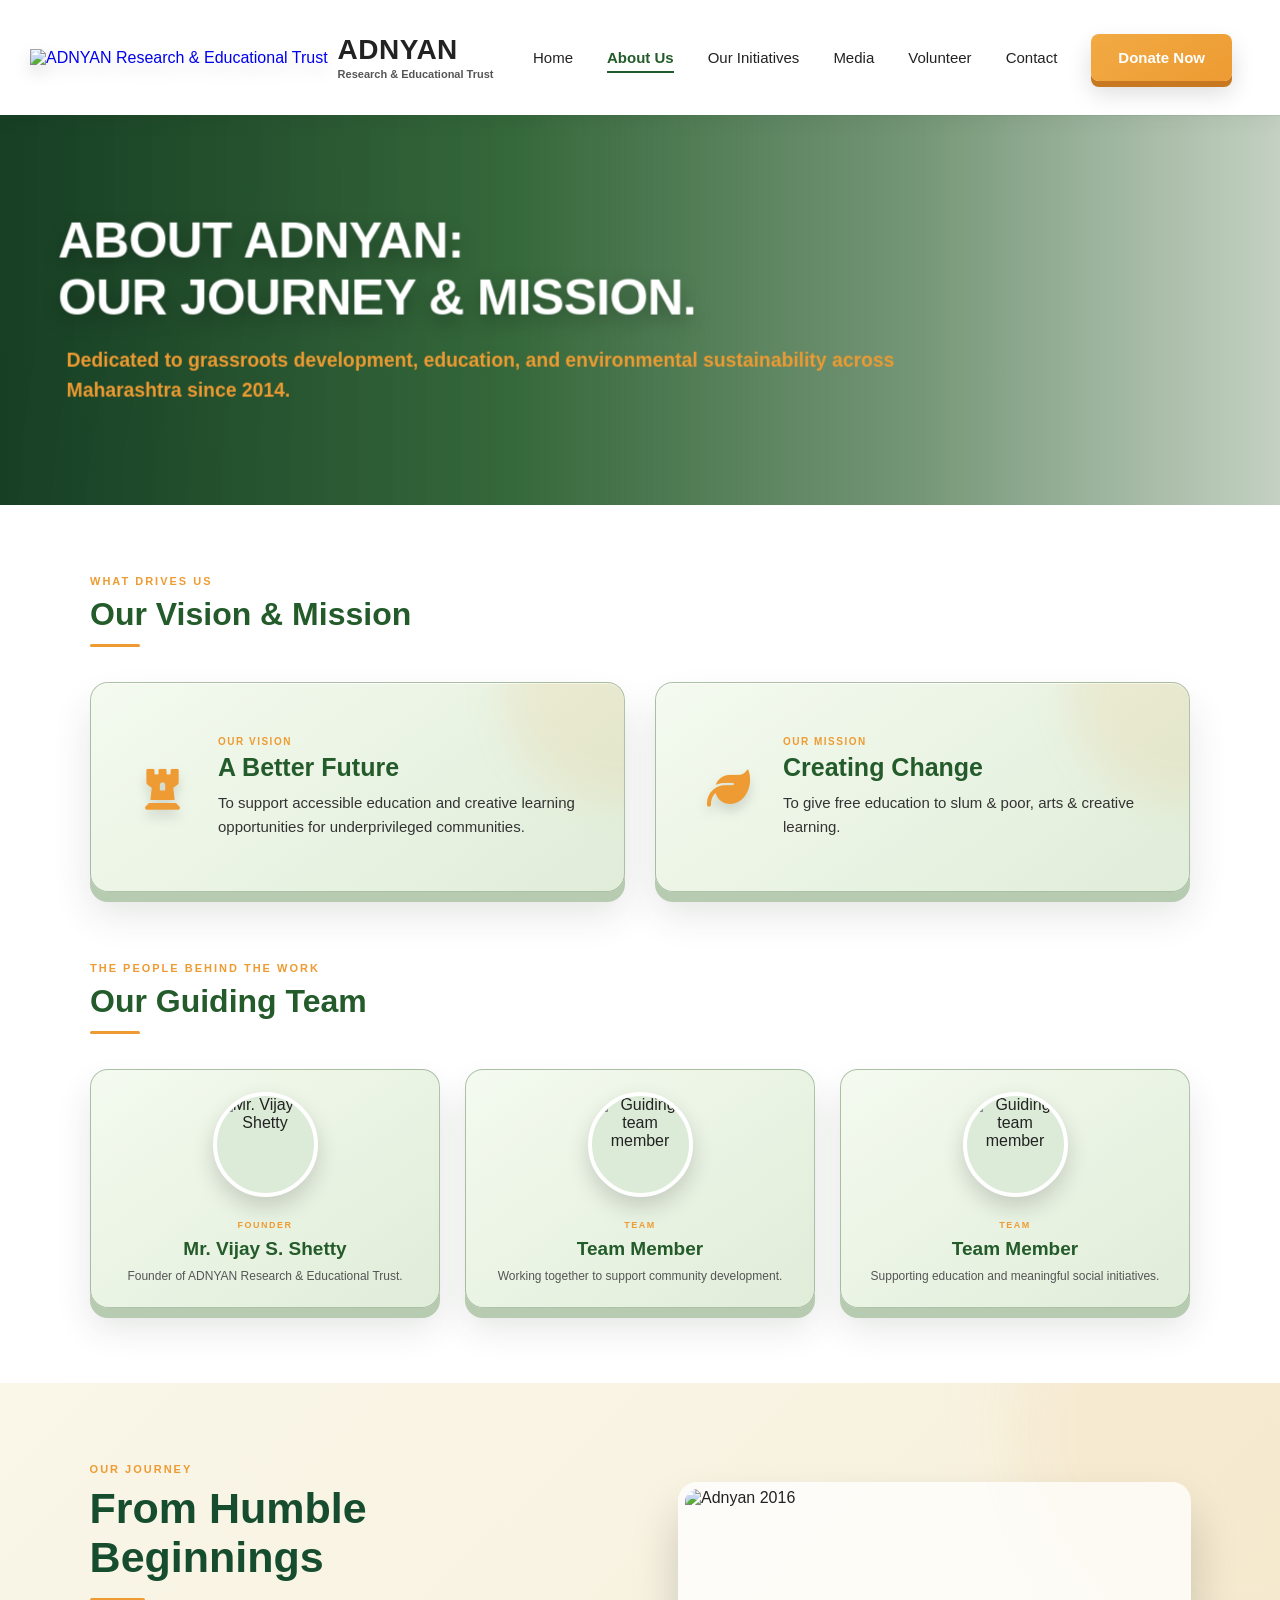
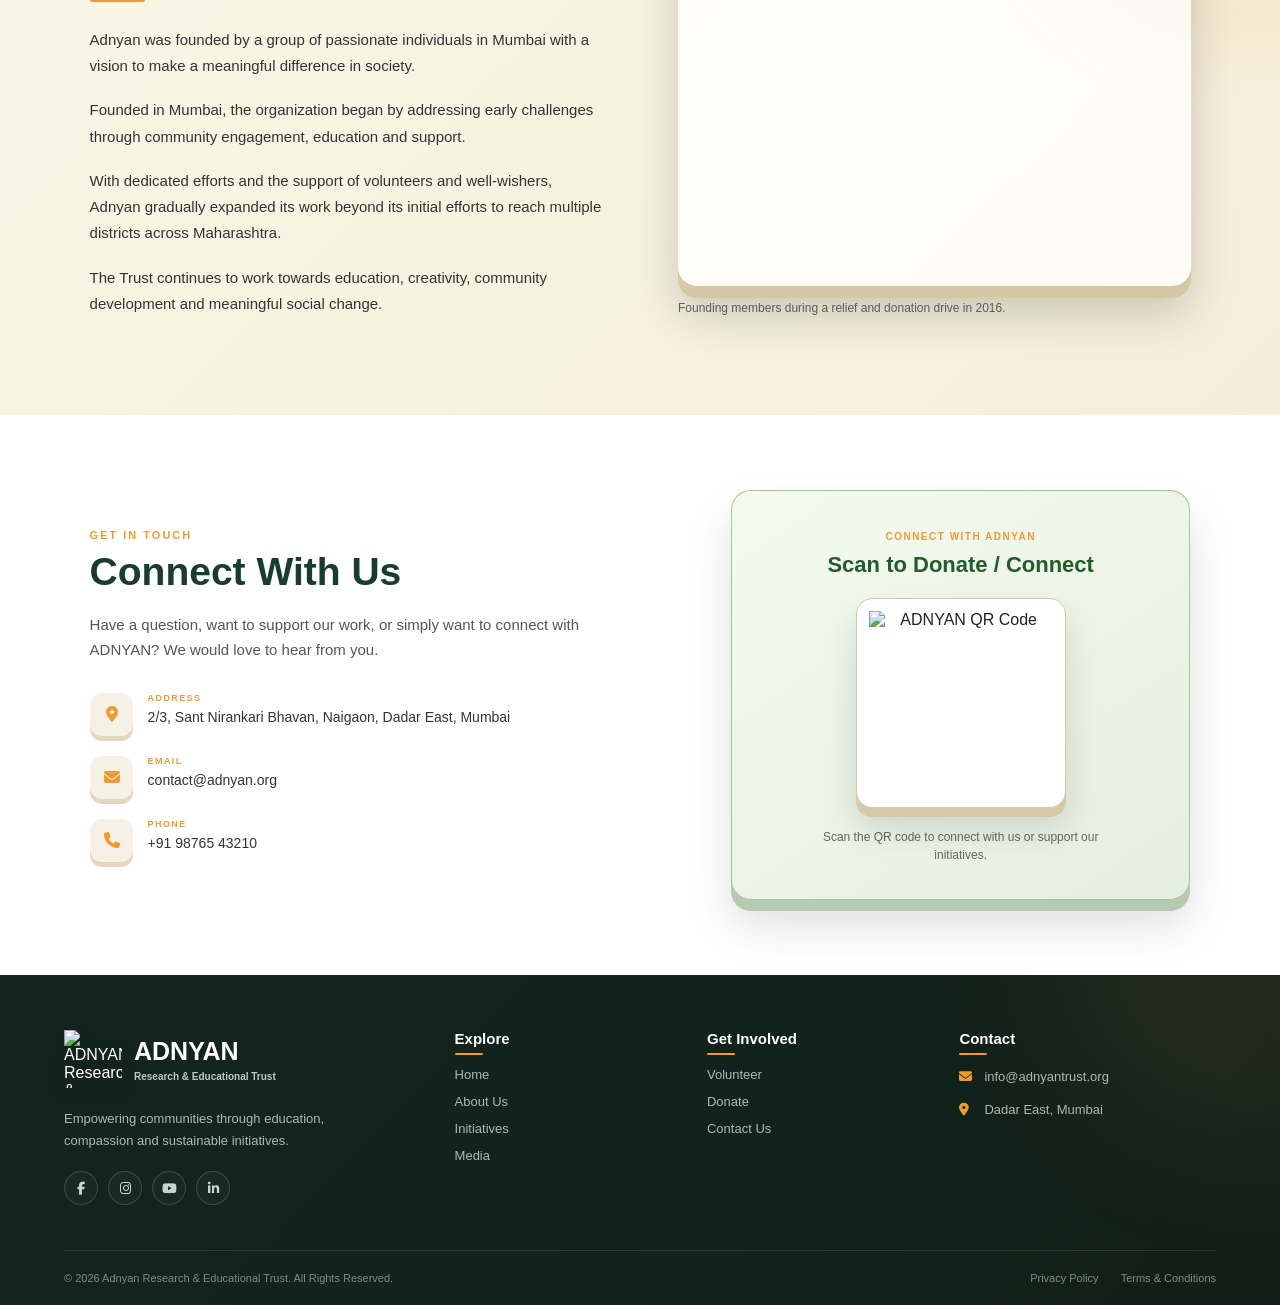
==== commit 495ac44e: "Add files via upload" ====
--- a/aboutus.html
+++ b/aboutus.html
@@ -12,7 +12,7 @@
     <link rel="stylesheet"
           href="https://cdnjs.cloudflare.com/ajax/libs/font-awesome/6.7.2/css/all.min.css">
 
-    <!-- CSS -->
+    <!-- About Us CSS -->
     <link rel="stylesheet" href="aboutus.css">
 
 </head>
@@ -24,199 +24,563 @@
     <!-- =====================================================
          HEADER
     ====================================================== -->
-
-    <header class="header">
-
-        <div class="brand">
-
-            <a href="index.html" class="brand-logo">
-
-                <img
-                    src="logo.png"
-                    alt="ADNYAN Research & Educational Trust"
-                >
-
-            </a>
-
-            <div class="brand-name">
-
-                <div class="title">
-                    ADNYAN
-                </div>
-
-                <div class="subtitle">
-                    Research & Educational Trust
-                </div>
-
-            </div>
-
-        </div>
-
-
-        <!-- MOBILE MENU -->
-
-        <button
-            class="menu-toggle"
-            id="menuToggle"
-            aria-label="Open navigation"
-        >
-
-            <i class="fa-solid fa-bars"></i>
-
-        </button>
-
-
-        <!-- NAVIGATION -->
-
-        <nav class="navbar" id="navbar">
-
-            <a href="index.html">
-                Home
-            </a>
-
-            <a href="aboutus.html" class="active">
-                About Us
-            </a>
-
-            <a href="ourinitiative.html">
-                Our Initiatives
-            </a>
-
-            <a href="media.html">
-                Media
-            </a>
-
-            <a href="volunteer.html">
-                Volunteer
-            </a>
-
-            <a href="contact.html">
-                Contact
-            </a>
-
-            <a href="#" class="donate">
-                Donate Now
-            </a>
-
-        </nav>
-
-    </header>
-
+<header class="header">
+
+    <div class="brand">
+
+        <a href="index.html" class="brand-logo">
+
+            <img
+                src="images/logo.png"
+                alt="ADNYAN Research & Educational Trust"
+            >
+
+        </a>
+
+        <div class="brand-name">
+
+            <div class="title">
+                ADNYAN
+            </div>
+
+            <div class="subtitle">
+                Research & Educational Trust
+            </div>
+
+        </div>
+
+    </div>
+
+
+    <!-- MOBILE MENU -->
+
+    <button
+        class="menu-toggle"
+        id="menuToggle"
+        aria-label="Open navigation"
+    >
+
+        <i class="fa-solid fa-bars"></i>
+
+    </button>
+
+
+    <!-- NAVIGATION -->
+
+    <nav
+        class="navbar"
+        id="navbar"
+    >
+
+        <a href="index.html">
+            Home
+        </a>
+
+        <a href="aboutus.html" class="active">
+            About Us
+        </a>
+
+        <a href="ourinitiative.html">
+            Our Initiatives
+        </a>
+
+        <a href="media.html">
+            Media
+        </a>
+
+        <a href="volunteer.html">
+            Volunteer
+        </a>
+
+        <a href="contact.html">
+            Contact
+        </a>
+
+        <a href="#" class="donate">
+            Donate Now
+        </a>
+
+    </nav>
+
+</header>
 
 
     <!-- =====================================================
-         WEBSITE UNDER CONSTRUCTION
+         ABOUT BANNER
     ====================================================== -->
 
-    <main class="construction-page">
-
-        <!-- Decorative background elements -->
-
-        <div class="construction-circle circle-one"></div>
-
-        <div class="construction-circle circle-two"></div>
-
-
-        <div class="construction-card">
-
-
-            <!-- Construction Icon -->
-
-            <div class="construction-icon">
-
-                <i class="fa-solid fa-screwdriver-wrench"></i>
-
-            </div>
-
-
-            <!-- Small Label -->
-
-            <span class="construction-label">
-
-                ADNYAN RESEARCH &amp; EDUCATIONAL TRUST
-
+    <section class="about-banner">
+
+        <img src="images/banner1.jpeg"
+             alt="ADNYAN activities">
+
+        <div class="about-banner-overlay"></div>
+
+        <div class="about-banner-content">
+
+            <h1>
+                ABOUT ADNYAN:
+                <br>
+                OUR JOURNEY &amp; MISSION.
+            </h1>
+
+            <p>
+                Dedicated to grassroots development, education,
+                and environmental sustainability across Maharashtra
+                since 2014.
+            </p>
+
+        </div>
+
+    </section>
+
+
+
+    <!-- =====================================================
+         VISION & MISSION
+    ====================================================== -->
+
+    <section class="vision-mission">
+
+        <div class="section-heading">
+
+            <span>
+                WHAT DRIVES US
             </span>
 
-
-            <!-- Main Heading -->
-
-            <h1>
-
-                WEBSITE
-
-                <span>
-                    UNDER CONSTRUCTION
+            <h2>
+                Our Vision &amp; Mission
+            </h2>
+
+        </div>
+
+
+        <div class="vision-mission-cards">
+
+
+            <!-- Vision -->
+
+            <div class="vm-card tilt-card">
+
+                <div class="card-glow"></div>
+
+                <div class="vm-icon">
+
+                    <i class="fa-solid fa-chess-rook"></i>
+
+                </div>
+
+
+                <div class="vm-content">
+
+                    <span class="card-label">
+                        OUR VISION
+                    </span>
+
+                    <h3>
+                        A Better Future
+                    </h3>
+
+                    <p>
+                        To support accessible education and creative
+                        learning opportunities for underprivileged
+                        communities.
+                    </p>
+
+                </div>
+
+            </div>
+
+
+
+            <!-- Mission -->
+
+            <div class="vm-card tilt-card">
+
+                <div class="card-glow"></div>
+
+                <div class="vm-icon">
+
+                    <i class="fa-solid fa-leaf"></i>
+
+                </div>
+
+
+                <div class="vm-content">
+
+                    <span class="card-label">
+                        OUR MISSION
+                    </span>
+
+                    <h3>
+                        Creating Change
+                    </h3>
+
+                    <p>
+                        To give free education to slum &amp; poor,
+                        arts &amp; creative learning.
+                    </p>
+
+                </div>
+
+            </div>
+
+        </div>
+
+    </section>
+
+
+
+    <!-- =====================================================
+         GUIDING TEAM
+    ====================================================== -->
+
+    <section class="guiding-team">
+
+        <div class="section-heading">
+
+            <span>
+                THE PEOPLE BEHIND THE WORK
+            </span>
+
+            <h2>
+                Our Guiding Team
+            </h2>
+
+        </div>
+
+
+        <div class="team-cards">
+
+
+            <!-- Team Member 1 -->
+
+            <div class="team-card tilt-card">
+
+                <div class="team-photo">
+
+                    <img src="images/vijayshetty.jpeg"
+                         alt="Mr. Vijay S. Shetty">
+
+                </div>
+
+
+                <div class="team-content">
+
+                    <span>
+                        FOUNDER
+                    </span>
+
+                    <h3>
+                        Mr. Vijay S. Shetty
+                    </h3>
+
+                    <p>
+                        Founder of ADNYAN Research &amp;
+                        Educational Trust.
+                    </p>
+
+                </div>
+
+            </div>
+
+
+
+            <!-- Team Member 2 -->
+
+            <div class="team-card tilt-card">
+
+                <div class="team-photo">
+
+                    <img src="images/team-member-2.jpg"
+                         alt="Guiding team member">
+
+                </div>
+
+
+                <div class="team-content">
+
+                    <span>
+                        TEAM
+                    </span>
+
+                    <h3>
+                        Team Member
+                    </h3>
+
+                    <p>
+                        Working together to support
+                        community development.
+                    </p>
+
+                </div>
+
+            </div>
+
+
+
+            <!-- Team Member 3 -->
+
+            <div class="team-card tilt-card">
+
+                <div class="team-photo">
+
+                    <img src="images/team-member-3.jpg"
+                         alt="Guiding team member">
+
+                </div>
+
+
+                <div class="team-content">
+
+                    <span>
+                        TEAM
+                    </span>
+
+                    <h3>
+                        Team Member
+                    </h3>
+
+                    <p>
+                        Supporting education and
+                        meaningful social initiatives.
+                    </p>
+
+                </div>
+
+            </div>
+
+        </div>
+
+    </section>
+
+
+
+    <!-- =====================================================
+         HUMBLE BEGINNINGS
+    ====================================================== -->
+
+    <section class="humble-beginnings">
+
+        <div class="humble-container">
+
+
+            <!-- Text -->
+
+            <div class="humble-content">
+
+                <span class="section-label">
+                    OUR JOURNEY
                 </span>
 
-            </h1>
-
-
-            <!-- Orange Line -->
-
-            <div class="construction-line"></div>
-
-
-            <!-- Description -->
-
-            <p>
-
-                We are currently working on this page to bring
-                you a better experience.
-
-                <br>
-
-                Our website is being updated and will be
-                available soon.
-
-            </p>
-
-
-            <p class="thank-you">
-
-                Thank you for your patience and support.
-
-            </p>
-
-
-            <!-- Home Button -->
-
-            <a href="index.html" class="home-button">
-
-                <i class="fa-solid fa-house"></i>
-
-                Back to Home
-
-            </a>
-
-
-            <!-- Status -->
-
-            <div class="construction-status">
-
-                <div class="status-icon">
-
-                    <i class="fa-solid fa-gear"></i>
-
-                </div>
-
-                <div>
+                <h2>
+                    From Humble
+                    <br>
+                    Beginnings
+                </h2>
+
+
+                <div class="heading-line"></div>
+
+
+                <p>
+                    Adnyan was founded by a group of passionate
+                    individuals in Mumbai with a vision to make a
+                    meaningful difference in society.
+                </p>
+
+                <p>
+                    Founded in Mumbai, the organization began by
+                    addressing early challenges through community
+                    engagement, education and support.
+                </p>
+
+                <p>
+                    With dedicated efforts and the support of
+                    volunteers and well-wishers, Adnyan gradually
+                    expanded its work beyond its initial efforts
+                    to reach multiple districts across Maharashtra.
+                </p>
+
+                <p>
+                    The Trust continues to work towards education,
+                    creativity, community development and meaningful
+                    social change.
+                </p>
+
+            </div>
+
+
+
+            <!-- Image -->
+
+            <div class="humble-image">
+
+                <div class="image-frame">
+
+                    <img src="images/adnyan2016.png"
+                         alt="Adnyan 2016">
+
+                </div>
+
+                <p class="image-caption">
+                    Founding members during a relief and
+                    donation drive in 2016.
+                </p>
+
+            </div>
+
+        </div>
+
+    </section>
+
+
+
+    <!-- =====================================================
+         CONNECT SECTION
+    ====================================================== -->
+
+    <section class="connect-section">
+
+        <div class="connect-container">
+
+
+            <!-- Contact Information -->
+
+            <div class="connect-info">
+
+                <span class="section-label">
+                    GET IN TOUCH
+                </span>
+
+                <h2>
+                    Connect With Us
+                </h2>
+
+
+                <p class="connect-intro">
+                    Have a question, want to support our work,
+                    or simply want to connect with ADNYAN?
+                    We would love to hear from you.
+                </p>
+
+
+                <div class="contact-details">
+
+
+                    <div class="contact-item">
+
+                        <div class="contact-icon">
+
+                            <i class="fa-solid fa-location-dot"></i>
+
+                        </div>
+
+                        <div>
+
+                            <span>
+                                ADDRESS
+                            </span>
+
+                            <p>
+                                2/3, Sant Nirankari Bhavan,
+                                Naigaon, Dadar East, Mumbai
+                            </p>
+
+                        </div>
+
+                    </div>
+
+
+
+                    <div class="contact-item">
+
+                        <div class="contact-icon">
+
+                            <i class="fa-solid fa-envelope"></i>
+
+                        </div>
+
+                        <div>
+
+                            <span>
+                                EMAIL
+                            </span>
+
+                            <a href="mailto:contact@adnyan.org">
+                                contact@adnyan.org
+                            </a>
+
+                        </div>
+
+                    </div>
+
+
+
+                    <div class="contact-item">
+
+                        <div class="contact-icon">
+
+                            <i class="fa-solid fa-phone"></i>
+
+                        </div>
+
+                        <div>
+
+                            <span>
+                                PHONE
+                            </span>
+
+                            <a href="tel:+919876543210">
+                                +91 98765 43210
+                            </a>
+
+                        </div>
+
+                    </div>
+
+
+                </div>
+
+            </div>
+
+
+
+            <!-- QR -->
+
+            <div class="qr-section tilt-card">
+
+                <div class="qr-card-inner">
 
                     <span>
-                        CURRENT STATUS
+                        CONNECT WITH ADNYAN
                     </span>
 
-                    <strong>
-                        WORK IN PROGRESS
-                    </strong>
-
-                </div>
-
-            </div>
-
-
-        </div>
-
-    </main>
+                    <h3>
+                        Scan to Donate / Connect
+                    </h3>
+
+
+                    <div class="qr-box">
+
+                        <img src="images/qrcode.jpeg"
+                             alt="ADNYAN QR Code">
+
+                    </div>
+
+
+                    <p>
+                        Scan the QR code to connect
+                        with us or support our initiatives.
+                    </p>
+
+                </div>
+
+            </div>
+
+        </div>
+
+    </section>
 
 
 
@@ -226,64 +590,186 @@
 
     <footer class="footer">
 
+
+        <div class="footer-container">
+
+
+            <!-- Brand -->
+
+            <div class="footer-brand">
+
+                <div class="footer-brand-logo">
+
+                    <img src="images/logo.png"
+                         alt="ADNYAN Research & Educational Trust">
+
+                    <div>
+
+                        <h2>
+                            ADNYAN
+                        </h2>
+
+                        <span>
+                            Research &amp; Educational Trust
+                        </span>
+
+                    </div>
+
+                </div>
+
+
+                <p class="footer-description">
+
+                    Empowering communities through education,
+                    compassion and sustainable initiatives.
+
+                </p>
+
+
+                <div class="footer-social">
+
+                    <a href="#" aria-label="Facebook">
+                        <i class="fa-brands fa-facebook-f"></i>
+                    </a>
+
+                    <a href="#" aria-label="Instagram">
+                        <i class="fa-brands fa-instagram"></i>
+                    </a>
+
+                    <a href="#" aria-label="YouTube">
+                        <i class="fa-brands fa-youtube"></i>
+                    </a>
+
+                    <a href="#" aria-label="LinkedIn">
+                        <i class="fa-brands fa-linkedin-in"></i>
+                    </a>
+
+                </div>
+
+            </div>
+
+
+
+            <!-- Explore -->
+
+            <div class="footer-column">
+
+                <h3>
+                    Explore
+                </h3>
+
+                <a href="index.html">
+                    Home
+                </a>
+
+                <a href="aboutus.html">
+                    About Us
+                </a>
+
+                <a href="ourinitiative.html">
+                    Initiatives
+                </a>
+
+                <a href="media.html">
+                    Media
+                </a>
+
+            </div>
+
+
+
+            <!-- Get Involved -->
+
+            <div class="footer-column">
+
+                <h3>
+                    Get Involved
+                </h3>
+
+                <a href="volunteer.html">
+                    Volunteer
+                </a>
+
+                <a href="#">
+                    Donate
+                </a>
+
+                <a href="contact.html">
+                    Contact Us
+                </a>
+
+            </div>
+
+
+
+            <!-- Contact -->
+
+            <div class="footer-contact">
+
+                <h3>
+                    Contact
+                </h3>
+
+
+                <a href="mailto:info@adnyantrust.org">
+
+                    <i class="fa-solid fa-envelope"></i>
+
+                    info@adnyantrust.org
+
+                </a>
+
+
+                <span>
+
+                    <i class="fa-solid fa-location-dot"></i>
+
+                    Dadar East, Mumbai
+
+                </span>
+
+            </div>
+
+
+        </div>
+
+
+
+        <!-- Footer Bottom -->
+
         <div class="footer-bottom">
 
             <p>
-                © 2026 ADNYAN Research &amp; Educational Trust.
+                © 2026 Adnyan Research &amp; Educational Trust.
                 All Rights Reserved.
             </p>
 
+
             <div>
-
-                <a href="index.html">
-                    Home
-                </a>
 
                 <a href="#">
                     Privacy Policy
                 </a>
 
-            </div>
-
-        </div>
+                <a href="#">
+                    Terms &amp; Conditions
+                </a>
+
+            </div>
+
+        </div>
+
 
     </footer>
 
 
 
     <!-- =====================================================
-         MOBILE MENU
+         JAVASCRIPT
     ====================================================== -->
 
-    <script>
-
-        const menuToggle =
-            document.getElementById("menuToggle");
-
-        const navbar =
-            document.getElementById("navbar");
-
-
-        menuToggle.addEventListener("click", function () {
-
-            navbar.classList.toggle("open");
-
-        });
-
-
-        document.querySelectorAll(".navbar a").forEach(link => {
-
-            link.addEventListener("click", function () {
-
-                navbar.classList.remove("open");
-
-            });
-
-        });
-
-    </script>
-
+    <script src="aboutus.js"></script>
 
 </body>
 
-</html>
+</html>
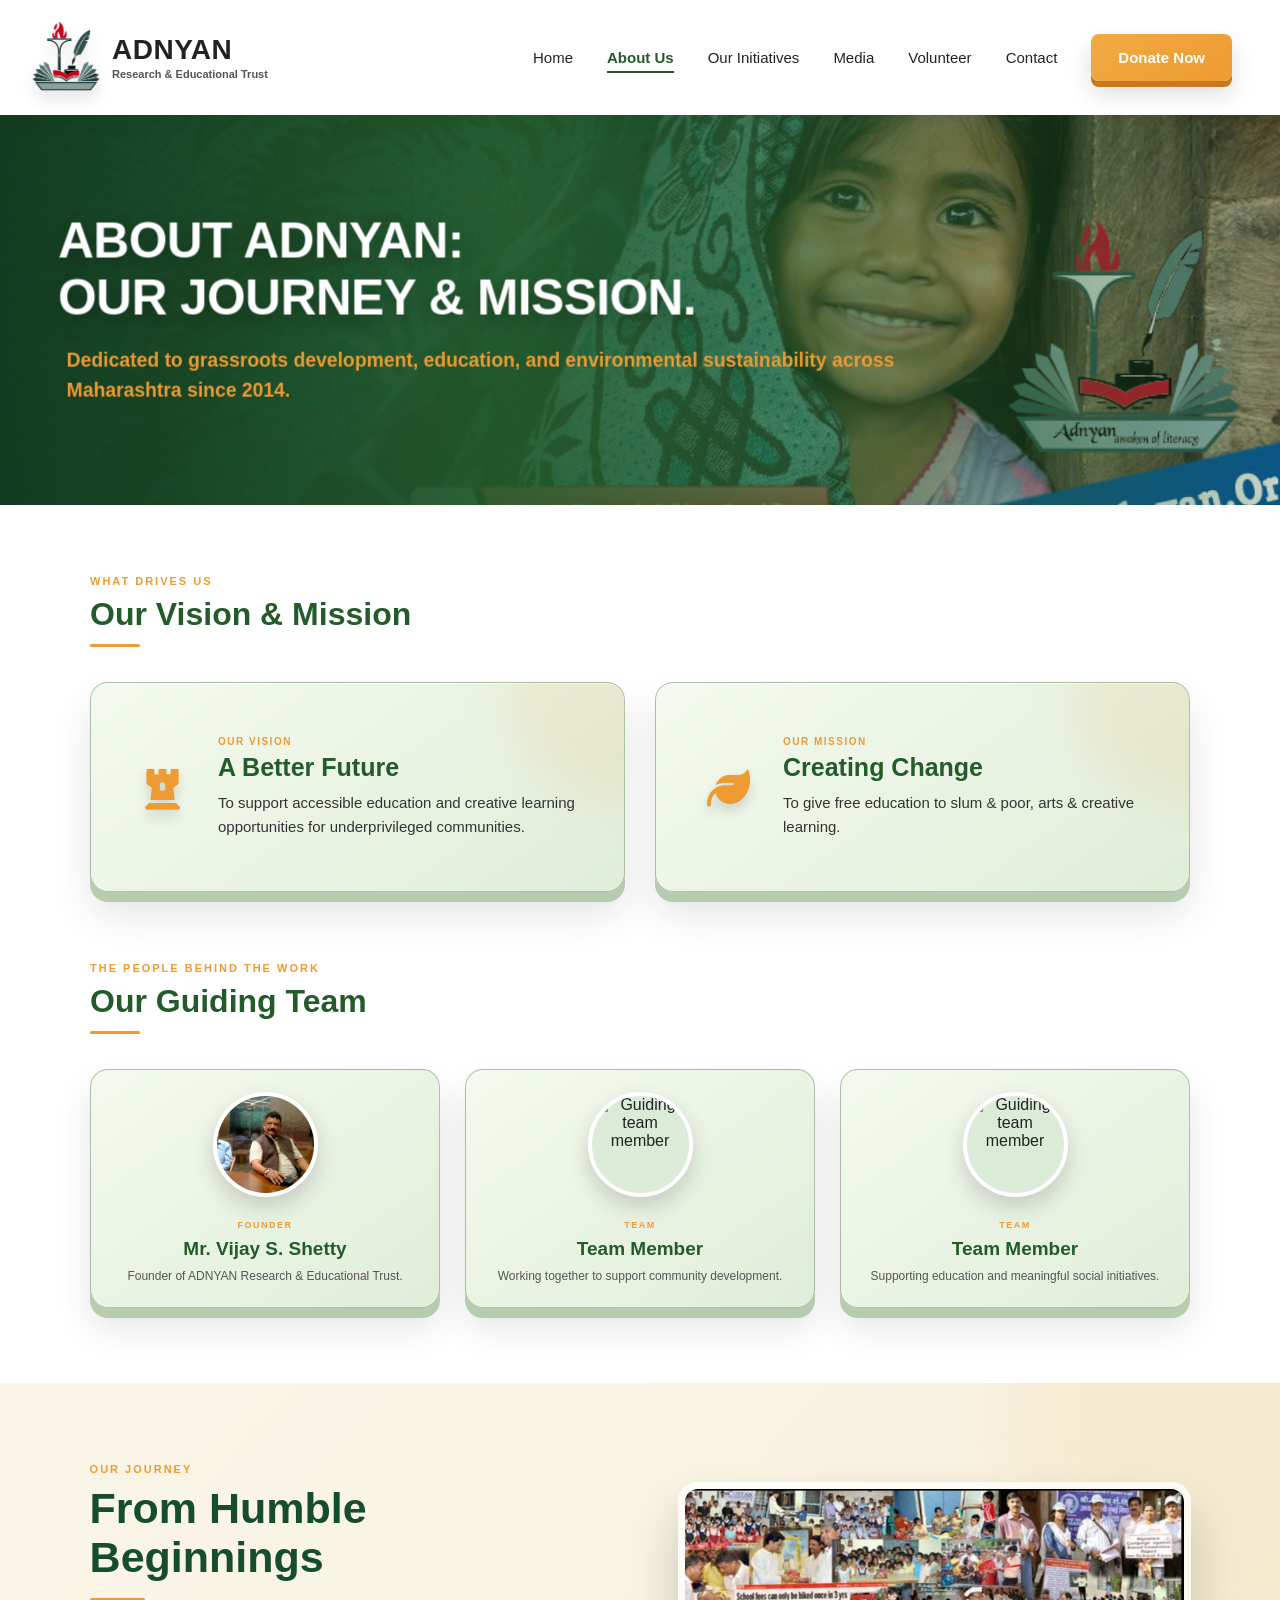
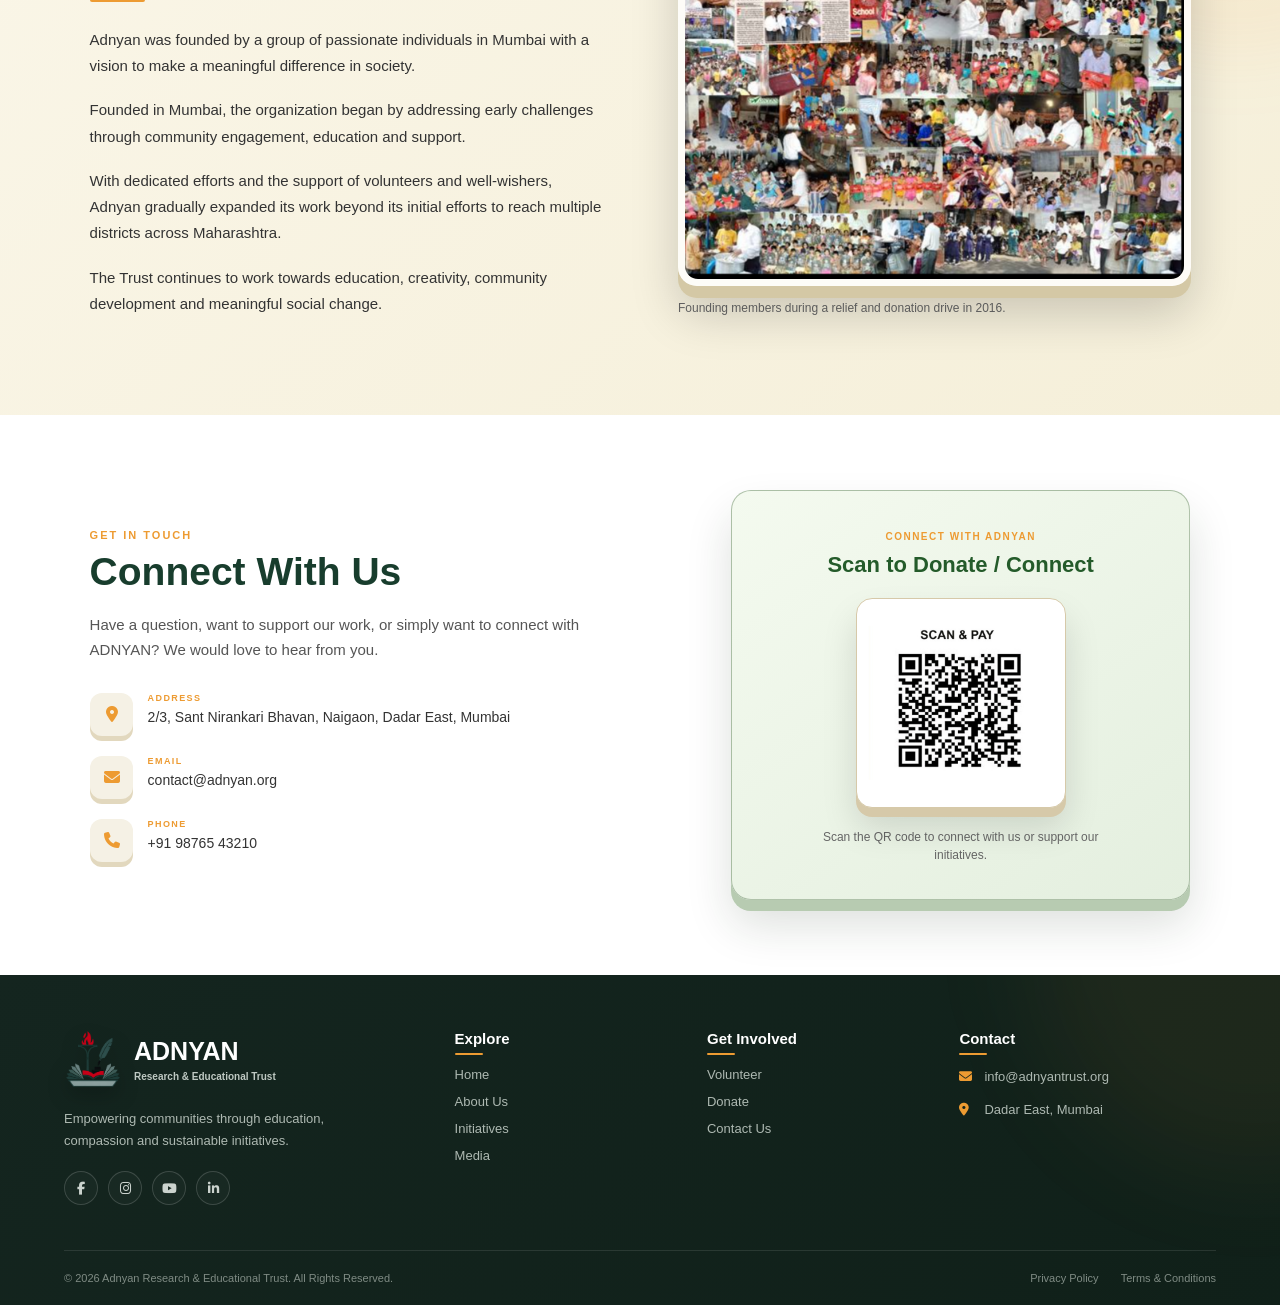
==== commit cca9c1aa: "Update aboutus.html" ====
--- a/aboutus.html
+++ b/aboutus.html
@@ -31,7 +31,7 @@
         <a href="index.html" class="brand-logo">
 
             <img
-                src="images/logo.png"
+                src="logo.png"
                 alt="ADNYAN Research & Educational Trust"
             >
 
@@ -111,7 +111,7 @@
 
     <section class="about-banner">
 
-        <img src="images/banner1.jpeg"
+        <img src="banner1.jpeg"
              alt="ADNYAN activities">
 
         <div class="about-banner-overlay"></div>
@@ -259,7 +259,7 @@
 
                 <div class="team-photo">
 
-                    <img src="images/vijayshetty.jpeg"
+                    <img src="vijayshetty.jpeg"
                          alt="Mr. Vijay S. Shetty">
 
                 </div>
@@ -292,7 +292,7 @@
 
                 <div class="team-photo">
 
-                    <img src="images/team-member-2.jpg"
+                    <img src="team-member-2.jpg"
                          alt="Guiding team member">
 
                 </div>
@@ -325,7 +325,7 @@
 
                 <div class="team-photo">
 
-                    <img src="images/team-member-3.jpg"
+                    <img src="team-member-3.jpg"
                          alt="Guiding team member">
 
                 </div>
@@ -418,7 +418,7 @@
 
                 <div class="image-frame">
 
-                    <img src="images/adnyan2016.png"
+                    <img src="adnyan2016.png"
                          alt="Adnyan 2016">
 
                 </div>
@@ -563,7 +563,7 @@
 
                     <div class="qr-box">
 
-                        <img src="images/qrcode.jpeg"
+                        <img src="qrcode.jpeg"
                              alt="ADNYAN QR Code">
 
                     </div>
@@ -600,7 +600,7 @@
 
                 <div class="footer-brand-logo">
 
-                    <img src="images/logo.png"
+                    <img src="logo.png"
                          alt="ADNYAN Research & Educational Trust">
 
                     <div>
@@ -772,4 +772,4 @@
 
 </body>
 
-</html>+</html>
